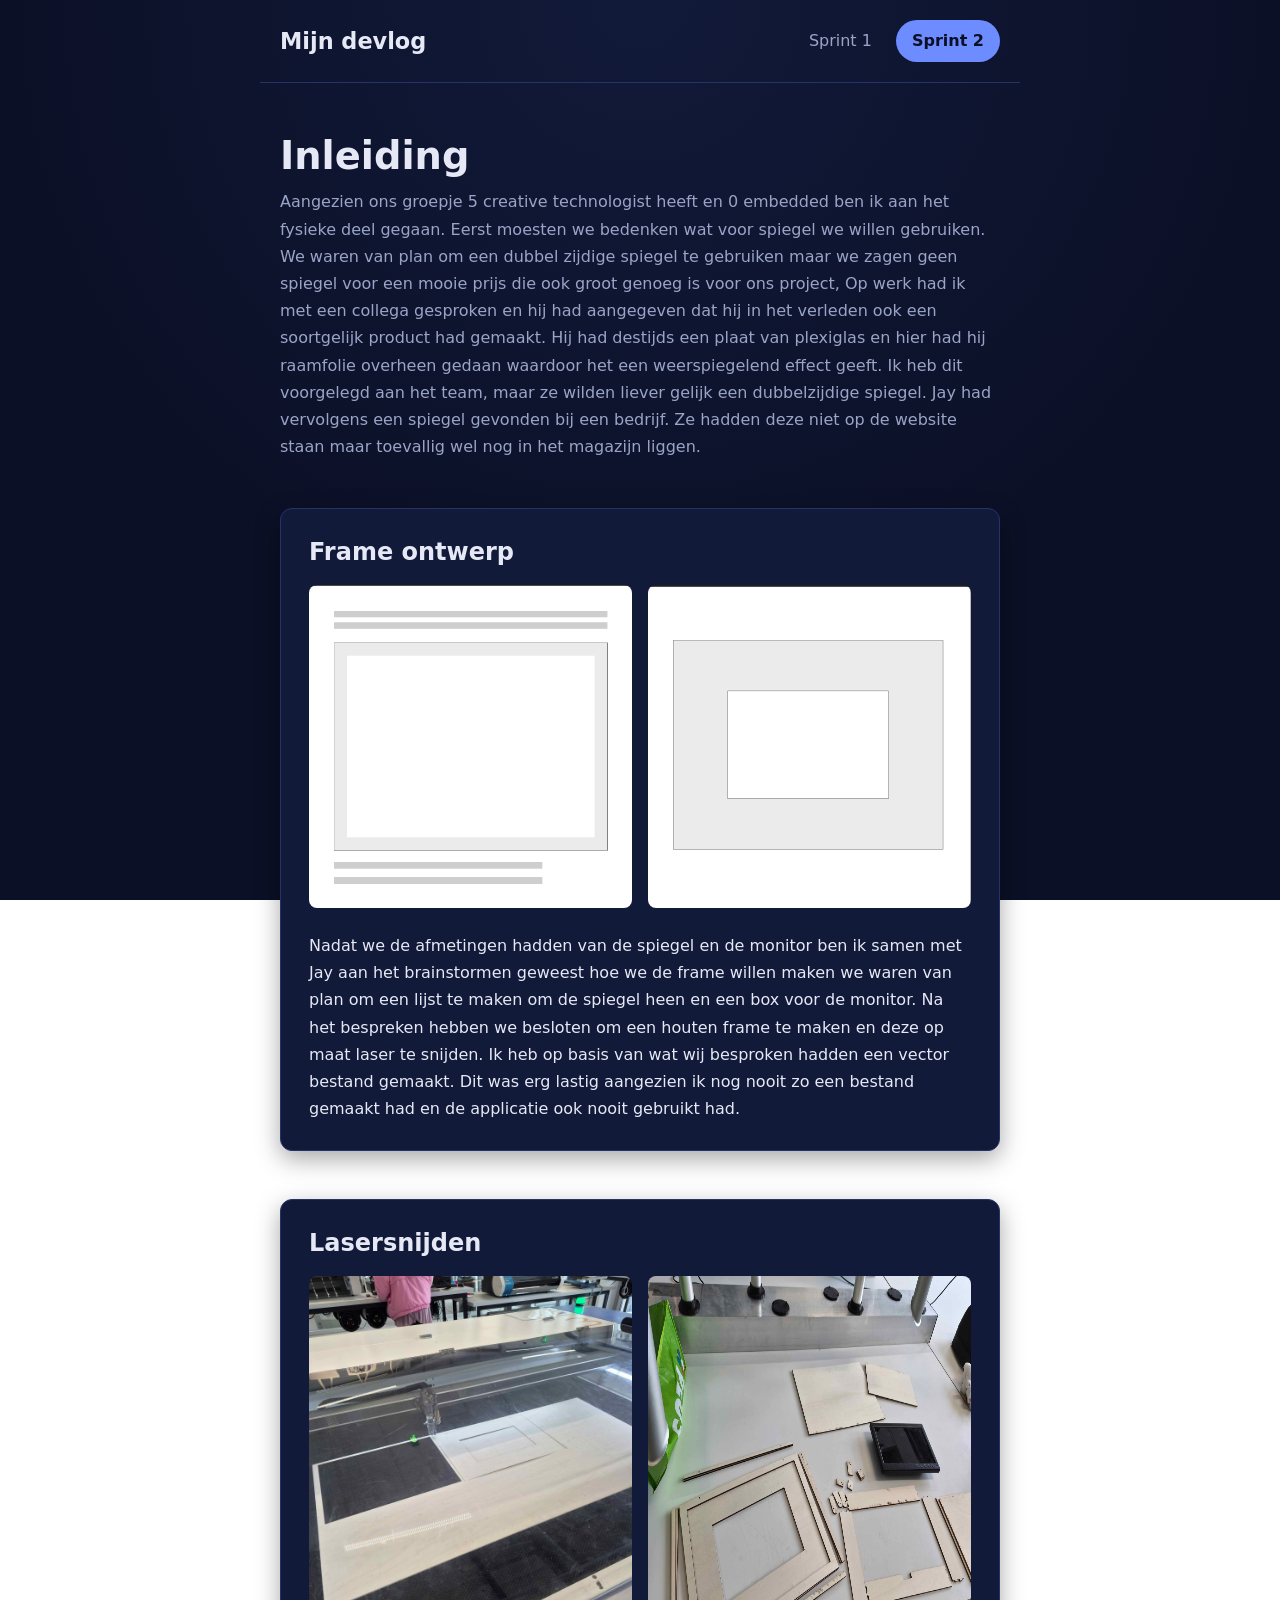
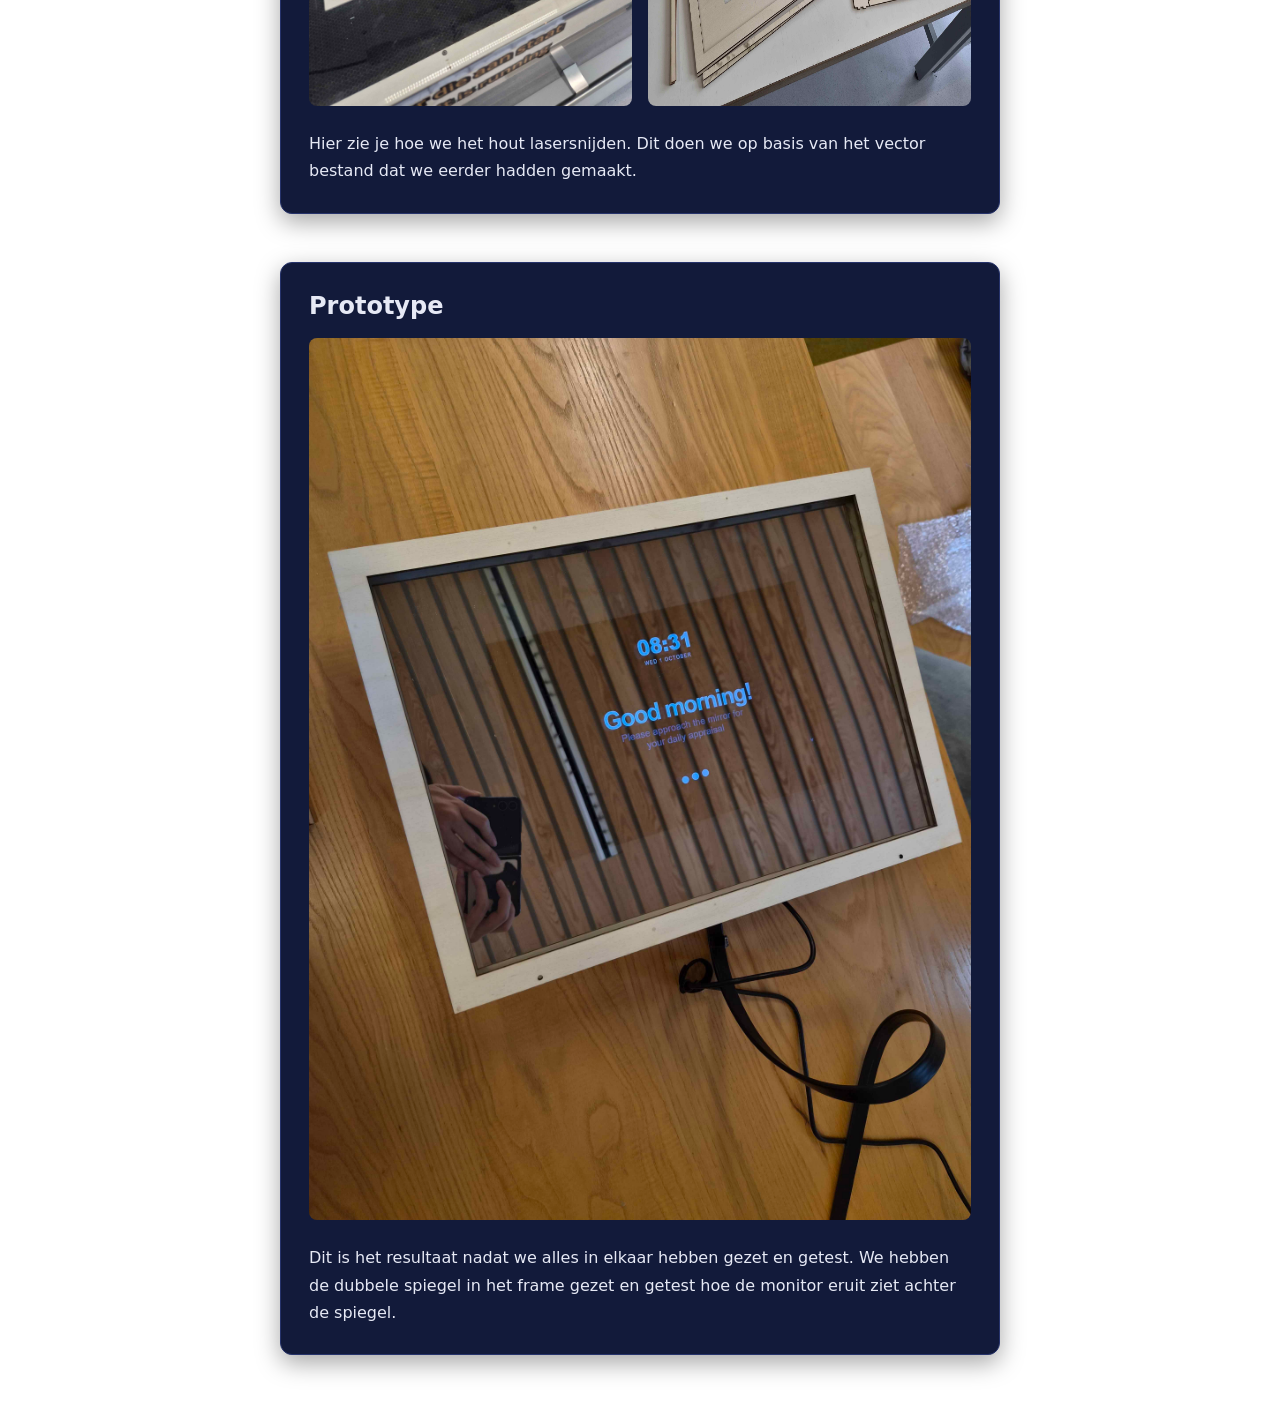
==== sprint2.html @ efe43485 "Add prototype section with image and description" ====
<!DOCTYPE html>
<html lang="nl">
<head>
  <meta charset="UTF-8">
  <meta name="viewport" content="width=device-width,initial-scale=1">
  <title>Sprint 2 - Mijn devlog</title>
  <link rel="stylesheet" href="style.css">
</head>
<header class="topbar">
  <a class="site-title" href="sprint2.html">Mijn devlog</a>
  <nav class="tabs">
    <a href="index.html">Sprint 1</a>
    <a href="sprint2.html" class="active">Sprint 2</a>   
  </nav>
</header>
  <div class="hero">
    <h1>Inleiding</h1>
    <p>Aangezien ons groepje 5 creative technologist heeft en 0 embedded ben ik aan het fysieke deel gegaan. Eerst moesten we bedenken wat voor spiegel we willen gebruiken. We waren van plan om een dubbel zijdige spiegel te gebruiken maar we zagen geen spiegel voor een mooie prijs die ook groot genoeg is voor ons project, Op werk had ik met een collega gesproken en hij had aangegeven dat hij in het verleden ook een soortgelijk product had gemaakt. Hij had destijds een plaat van plexiglas en hier had hij raamfolie overheen gedaan waardoor het een weerspiegelend effect geeft. Ik heb dit voorgelegd aan het team, maar ze wilden liever gelijk een dubbelzijdige spiegel. Jay had vervolgens een spiegel gevonden bij een bedrijf. Ze hadden deze niet op de website staan maar toevallig wel nog in het magazijn liggen. </p>
  </div>
<main>
  <section class="blok">
    <div class="blok-tekst">
      <h2>Frame ontwerp</h2>
      <figure>
        <img src="../afbeeldingen/voorkant spiegel.png" alt="Vector bestand van voorkant" loading="lazy">
        <img src="../afbeeldingen/achterkant spiegel.png" alt="Vector bestand van achterkant" loading="lazy">
      </figure>
      <p>Nadat we de afmetingen hadden van de spiegel en de monitor ben ik samen met Jay aan het brainstormen geweest hoe we de frame willen maken we waren van plan om een lijst te maken om de spiegel heen en een box voor de monitor. Na het bespreken hebben we besloten om een houten frame te maken en deze op maat laser te snijden.  Ik heb op basis van wat wij besproken hadden een vector bestand gemaakt. Dit was erg lastig aangezien ik nog nooit zo een bestand gemaakt had en de applicatie ook nooit gebruikt had.</p>
    </div>
  </section>
</main>
<main>
  <section class="blok">
    <div class="blok-tekst">
      <h2>Lasersnijden</h2>
      <figure>
        <img src="../afbeeldingen/lasersnijden.jpg" alt="lasersnijden" loading="lazy">
        <img src="../afbeeldingen/hout los.jpg" alt="houten onderdelen los" loading="lazy">
      </figure>
      <p>Hier zie je hoe we het hout lasersnijden. Dit doen we op basis van het vector bestand dat we eerder hadden gemaakt.</p>
    </div>
  </section>
</main>
<main>
  <section class="blok">
    <div class="blok-tekst">
      <h2>Prototype</h2>
      <figure>
        <img src="../afbeeldingen/resultaat prototype.jpg" alt="resultaat" loading="lazy">
      </figure>
      <p>Dit is het resultaat nadat we alles in elkaar hebben gezet en getest. We hebben de dubbele spiegel in het frame gezet en getest hoe de monitor eruit ziet achter de spiegel.</p>
    </div>
  </section>
</main>
---- style.css ----
/* ===== Kleuren (pas hier je thema aan) ===== */
:root {
  --bg: #0b1026;
  --bg-soft: #121a3a;
  --border: #26336b;
  --text: #e6e9f5;
  --muted: #9aa4c7;
  --accent: #6c8cff;
  --accent-hover: #9bb1ff;
  --code-bg: #0a0f22;
  --radius: 12px;
  --shadow: 0 8px 24px rgba(0, 0, 0, 0.35);
}

/* ===== Basis ===== */
* {
  box-sizing: border-box;
}

body {
  margin: 0;
  font-family: "Segoe UI", system-ui, sans-serif;
  line-height: 1.7;
  color: var(--text);
  background: radial-gradient(circle at top, var(--bg-soft), var(--bg) 60%) fixed;
}

a {
  color: var(--accent);
  transition: color 0.2s;
}

a:hover {
  color: var(--accent-hover);
}

h1,
h2 {
  line-height: 1.3;
}

h2 {
  margin-top: 3rem;
  padding-bottom: 0.4rem;
  border-bottom: 1px solid var(--border);
}

main {
  max-width: 760px;
  margin: 2rem auto;
  padding: 0 1.25rem;
}

.date {
  color: var(--muted);
  font-size: 0.85rem;
}

/* ===== Header en footer ===== */
.topbar {
  display: flex;
  justify-content: space-between;
  align-items: center;
  flex-wrap: wrap;
  gap: 0.75rem;
  max-width: 760px;
  margin: 0 auto;
  padding: 1.25rem;
  border-bottom: 1px solid var(--border);
}

.tabs {
  display: flex;
  gap: 0.5rem;
}

.tabs a {
  padding: 0.45rem 1rem;
  border-radius: 999px;
  color: var(--muted);
  text-decoration: none;
  font-weight: 500;
  transition: background 0.2s, color 0.2s;
}

.tabs a:hover {
  color: var(--text);
  background: var(--bg-soft);
}

.tabs a.active {
  background: var(--accent);
  color: var(--bg);
  font-weight: 600;
}

.site-title {
  font-size: 1.4rem;
  font-weight: 700;
  color: var(--text);
  text-decoration: none;
}

footer {
  padding: 2.5rem 1rem;
  text-align: center;
  color: var(--muted);
  font-size: 0.85rem;
}

/* ===== Startpagina ===== */
.hero {
  max-width: 760px;
  margin: 3rem auto 1rem;
  padding: 0 1.25rem;
}

.hero h1 {
  margin: 0 0 0.5rem;
  font-size: 2.4rem;
}

.hero p {
  margin: 0;
  color: var(--muted);
}

.postlist {
  max-width: 760px;
  margin: 0 auto;
  padding: 0 1.25rem;
}

.item {
  display: block;
  padding: 1.6rem 0;
  border-bottom: 1px solid var(--border);
  color: var(--text);
  text-decoration: none;
}

.item h2 {
  margin: 0.2rem 0 0.4rem;
  padding: 0;
  border: 0;
  font-size: 1.5rem;
  transition: color 0.2s;
}

.item:hover h2 {
  color: var(--accent-hover);
}

.item p {
  margin: 0;
  color: var(--muted);
}

/* ===== Artikel ===== */
article {
  font-size: 1.1rem;
  line-height: 1.85;
}

article h1 {
  margin: 0.3rem 0 1rem;
  font-size: 2.2rem;
}

article p {
  margin: 1.2rem 0;
}

/* ===== Foto's ===== */
figure {
  margin: 2.5rem 0;
}

figure img {
  display: block;
  width: 100%;
  border: 1px solid var(--border);
  border-radius: var(--radius);
  box-shadow: var(--shadow);
}

figcaption {
  margin-top: 0.6rem;
  text-align: center;
  font-size: 0.85rem;
  font-style: italic;
  color: var(--muted);
}

/* ===== Code en citaten ===== */
code {
  padding: 0.15em 0.4em;
  background: var(--code-bg);
  border-radius: 6px;
  color: #a9c1ff;
  font-family: Consolas, monospace;
  font-size: 0.9em;
}

pre {
  padding: 1rem;
  overflow-x: auto;
  background: var(--code-bg);
  border: 1px solid var(--border);
  border-radius: var(--radius);
}

pre code {
  padding: 0;
  background: none;
}

blockquote {
  margin: 1.5rem 0;
  padding: 0.5rem 1.2rem;
  background: var(--bg-soft);
  border-left: 4px solid var(--accent);
  border-radius: 0 var(--radius) var(--radius) 0;
  color: var(--muted);
}

.blok {
  max-width: 760px;
  margin: 3rem auto;
  background: var(--bg-soft);
  border: 1px solid var(--border);
  border-radius: var(--radius);
  box-shadow: var(--shadow);
  overflow: hidden;
}

.blok figure {
  margin: 0;
}

.blok figure img {
  display: block;
  max-width: 100%;
  width: 100%;
  height: auto;
  border: 0;
  border-radius: 0;
  box-shadow: none;
}

.blok-tekst {
  padding: 1.75rem;
}

.blok-tekst h2 {
  margin: 0 0 1rem;
  padding-bottom: 0;
  border-bottom: 0;
}

.blok-tekst p {
  margin: 0;
}

.blok-tekst figure {
  display: flex;
  gap: 1rem;
  margin: 0 0 1.5rem;
}

.blok-tekst figure img {
  flex: 1 1 0;
  min-width: 0;
  width: 50%;
  height: auto;
  border-radius: 8px;
}

@media (max-width: 600px) {
  .blok-tekst figure {
    flex-direction: column;
  }

  .blok-tekst figure img {
    width: 100%;
  }
}
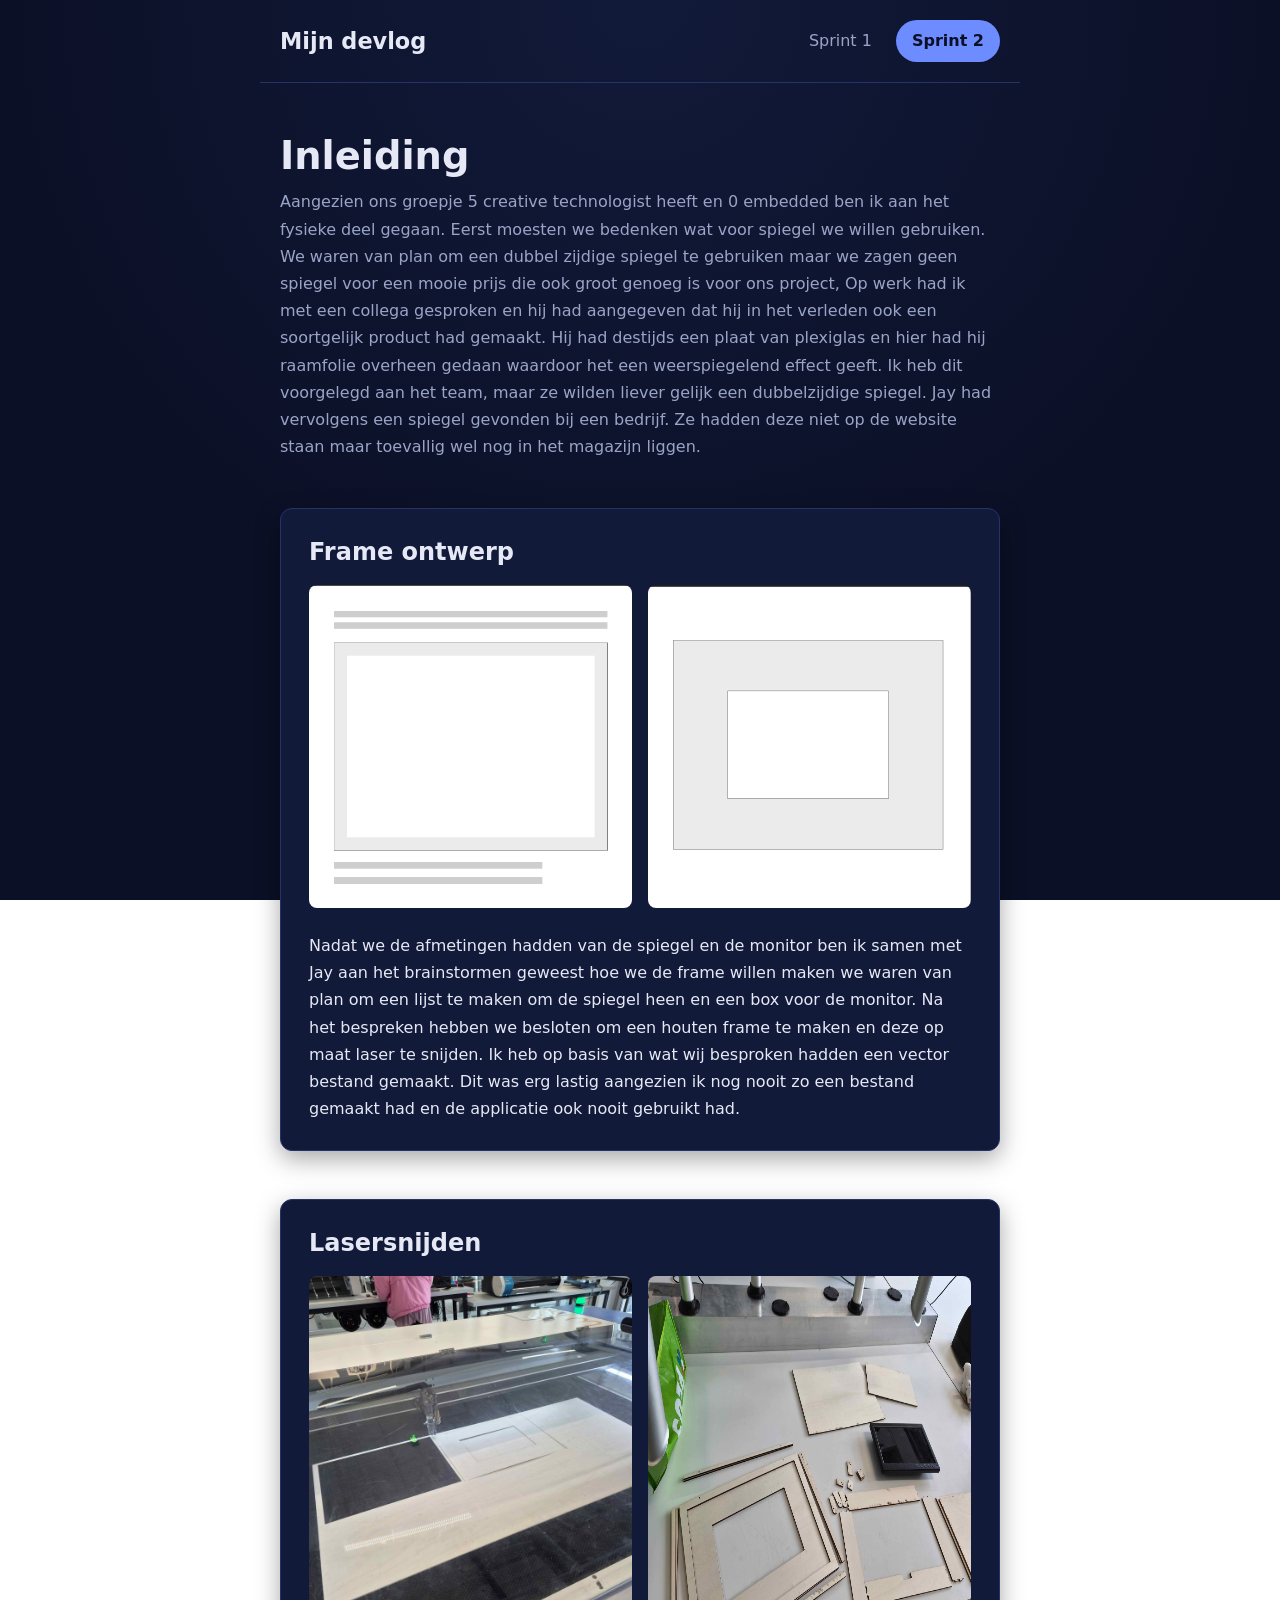
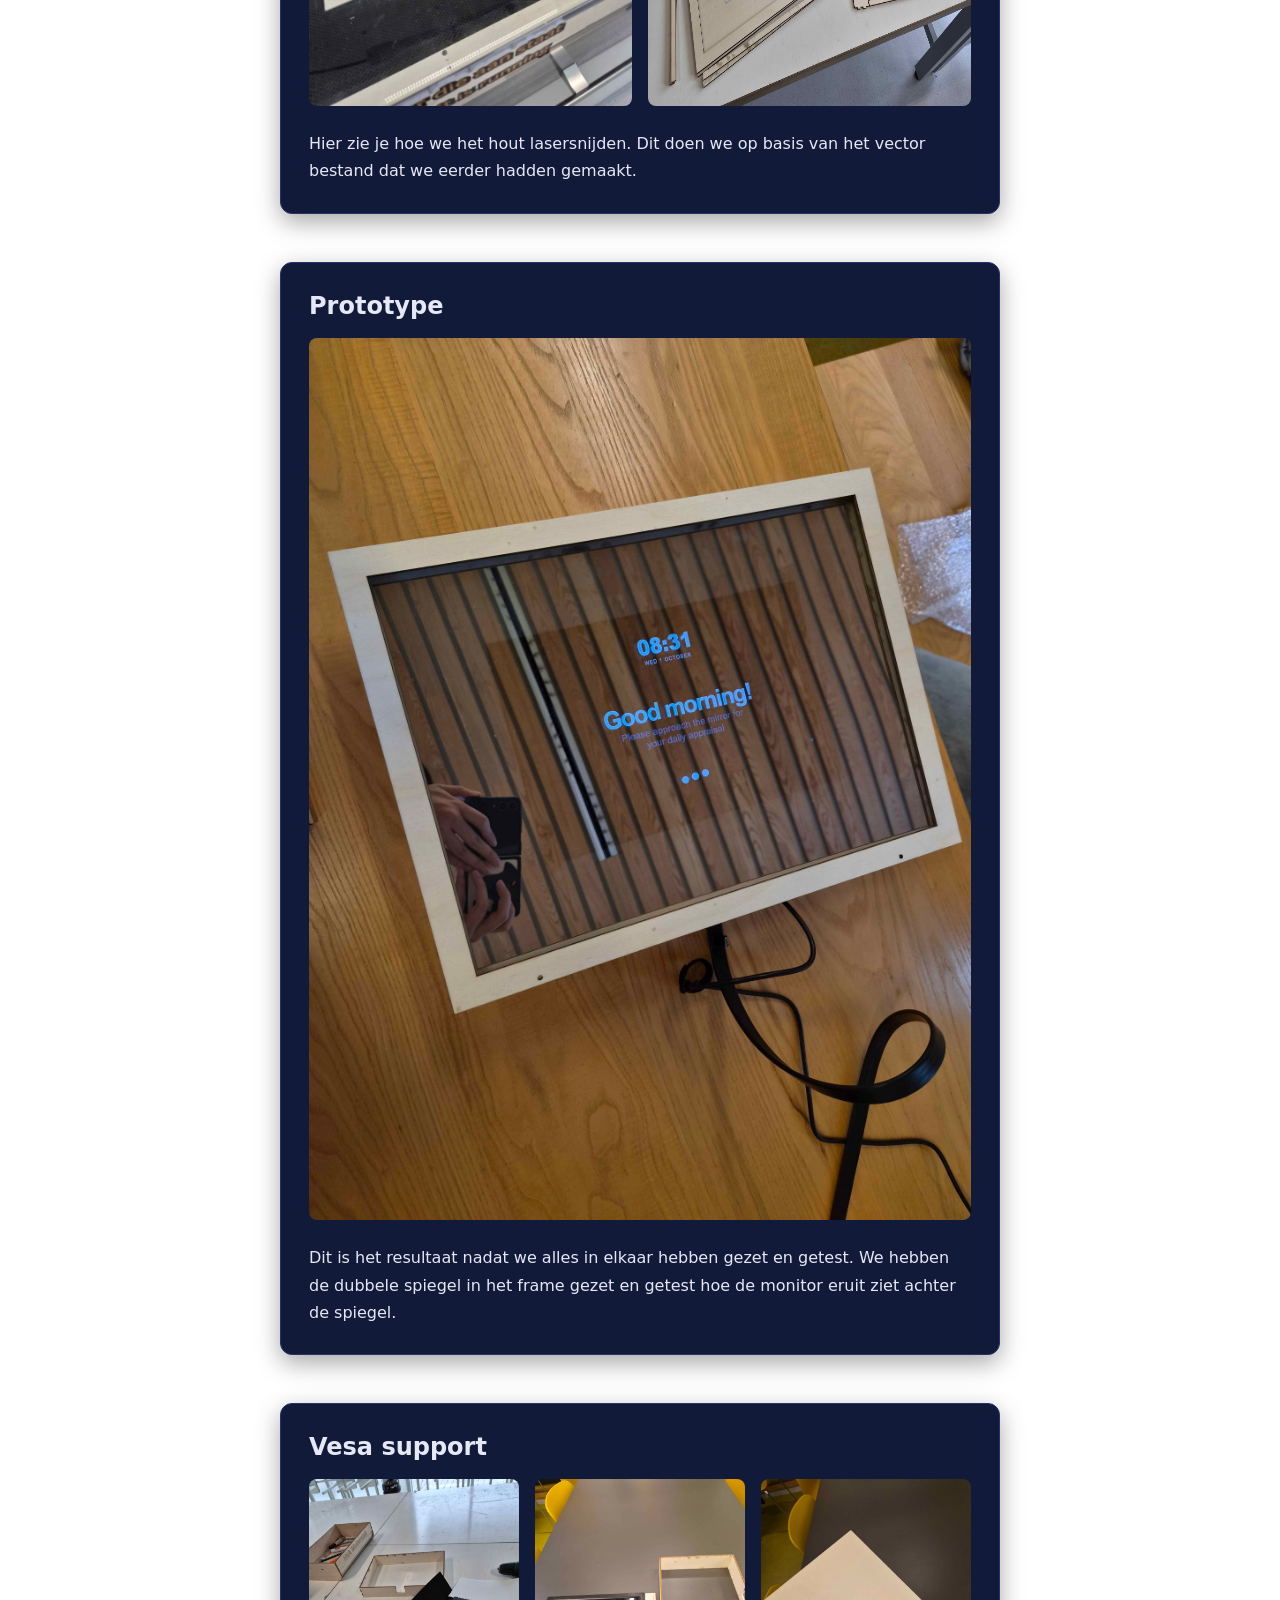
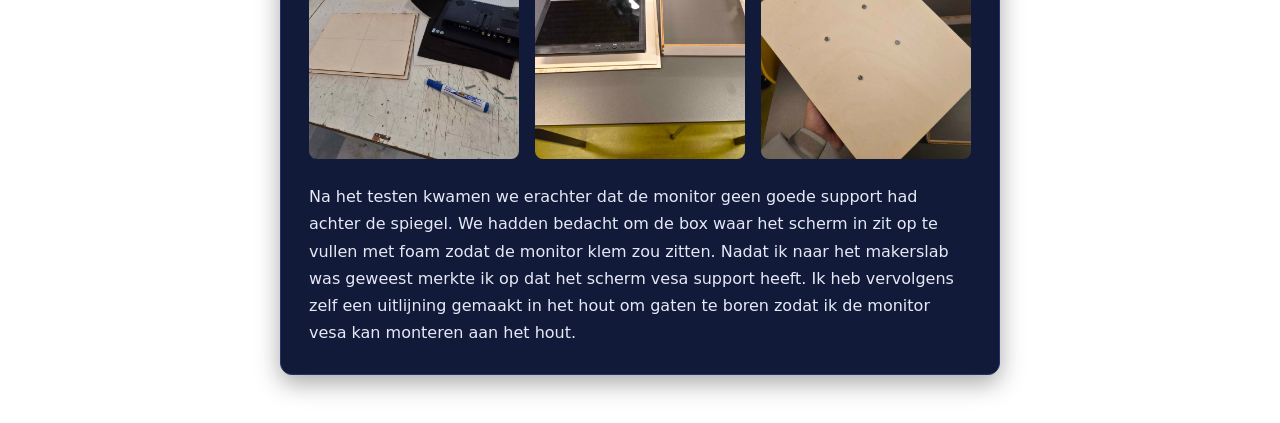
==== commit 3d294dac: "Add VESA support section to sprint2.html Added VESA support section with images and description." ====
--- a/sprint2.html
+++ b/sprint2.html
@@ -52,3 +52,16 @@
     </div>
   </section>
 </main>
+<main>
+  <section class="blok">
+    <div class="blok-tekst">
+      <h2>Vesa support</h2>
+      <figure>
+        <img src="../afbeeldingen/uitlijning vesa.jpg" alt="uitlijning vesa" loading="lazy">
+        <img src="../afbeeldingen/vesa gemonteerd scherm.jpg" alt="vesa gemonteerd scherm" loading="lazy">
+        <img src="../afbeeldingen/vesa achterkant.jpg" alt="vesa achterkant" loading="lazy">
+      </figure>
+      <p>Na het testen kwamen we erachter dat de monitor geen goede support had achter de spiegel. We hadden bedacht om de box waar het scherm in zit op te vullen met foam zodat de monitor klem zou zitten. Nadat ik naar het makerslab was geweest merkte ik op dat het scherm vesa support heeft. Ik heb vervolgens zelf een uitlijning gemaakt in het hout om gaten te boren zodat ik de monitor vesa kan monteren aan het hout.</p>
+    </div>
+  </section>
+</main>
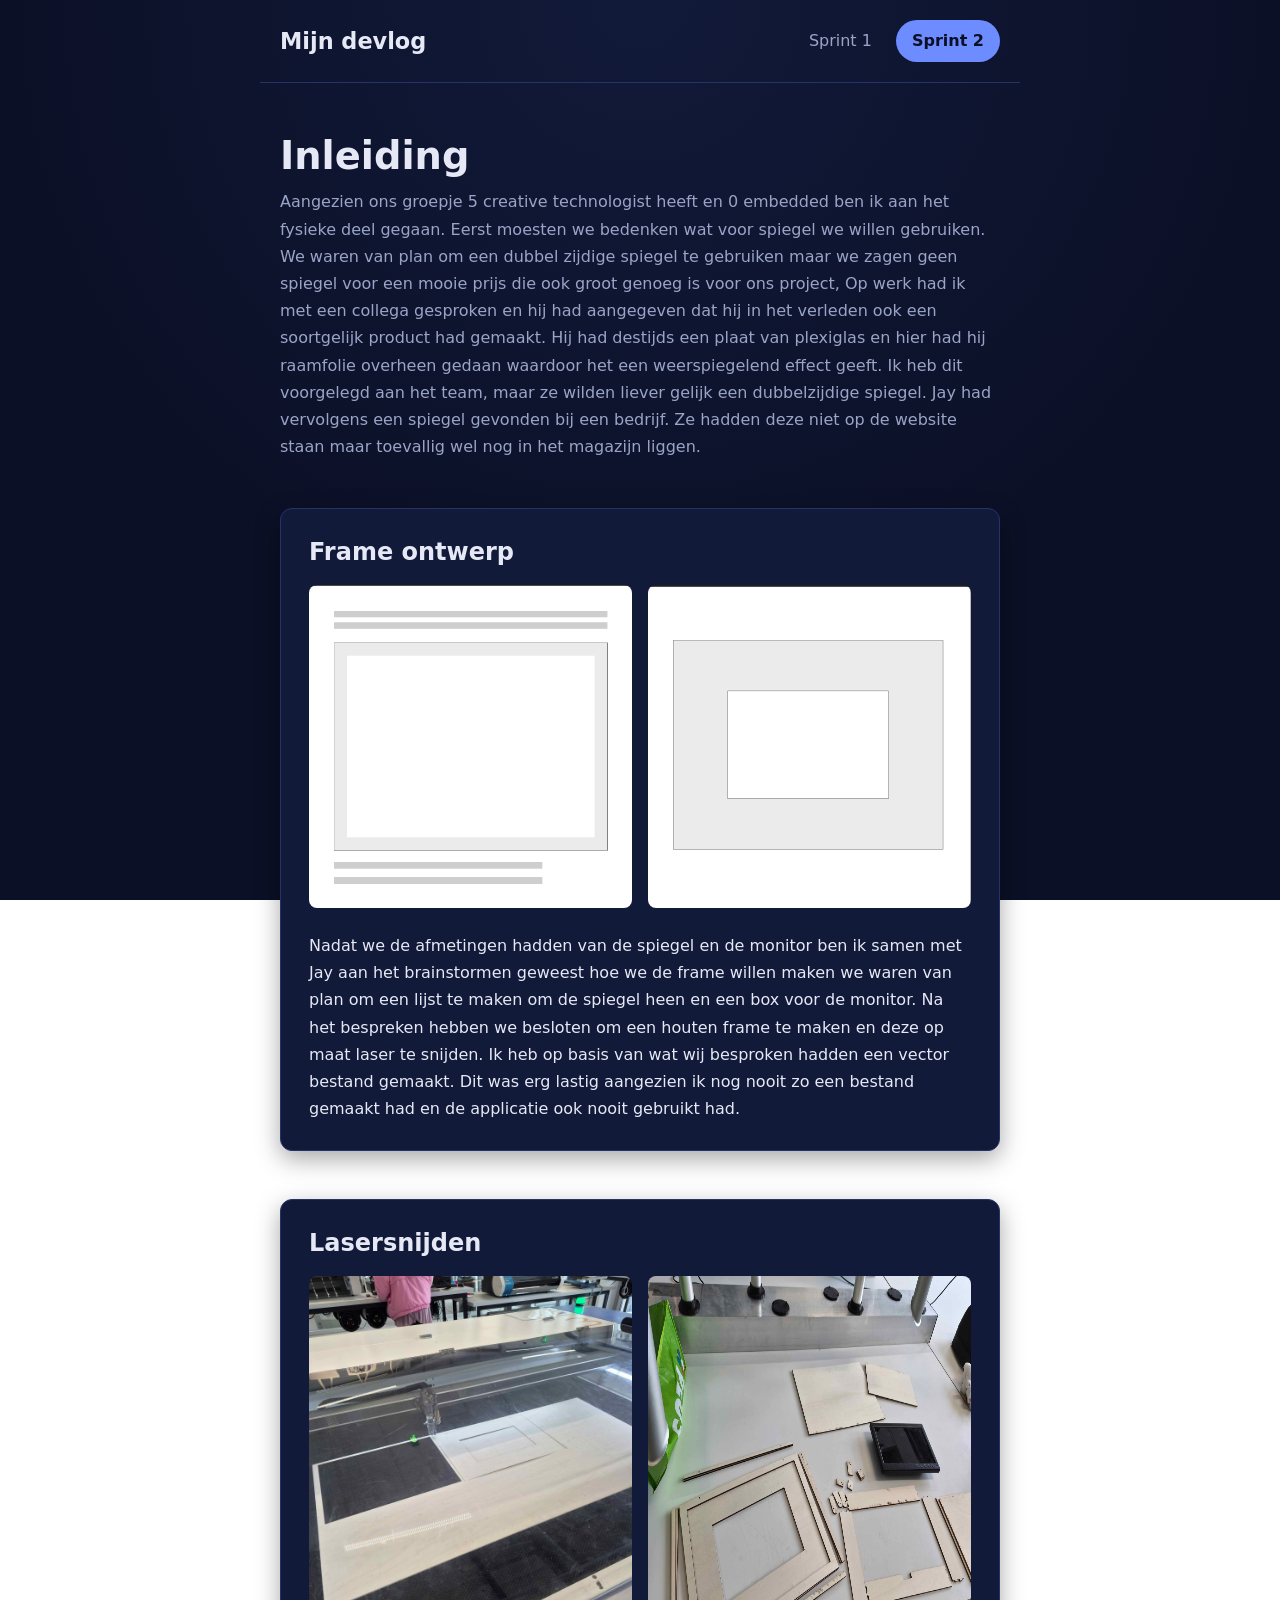
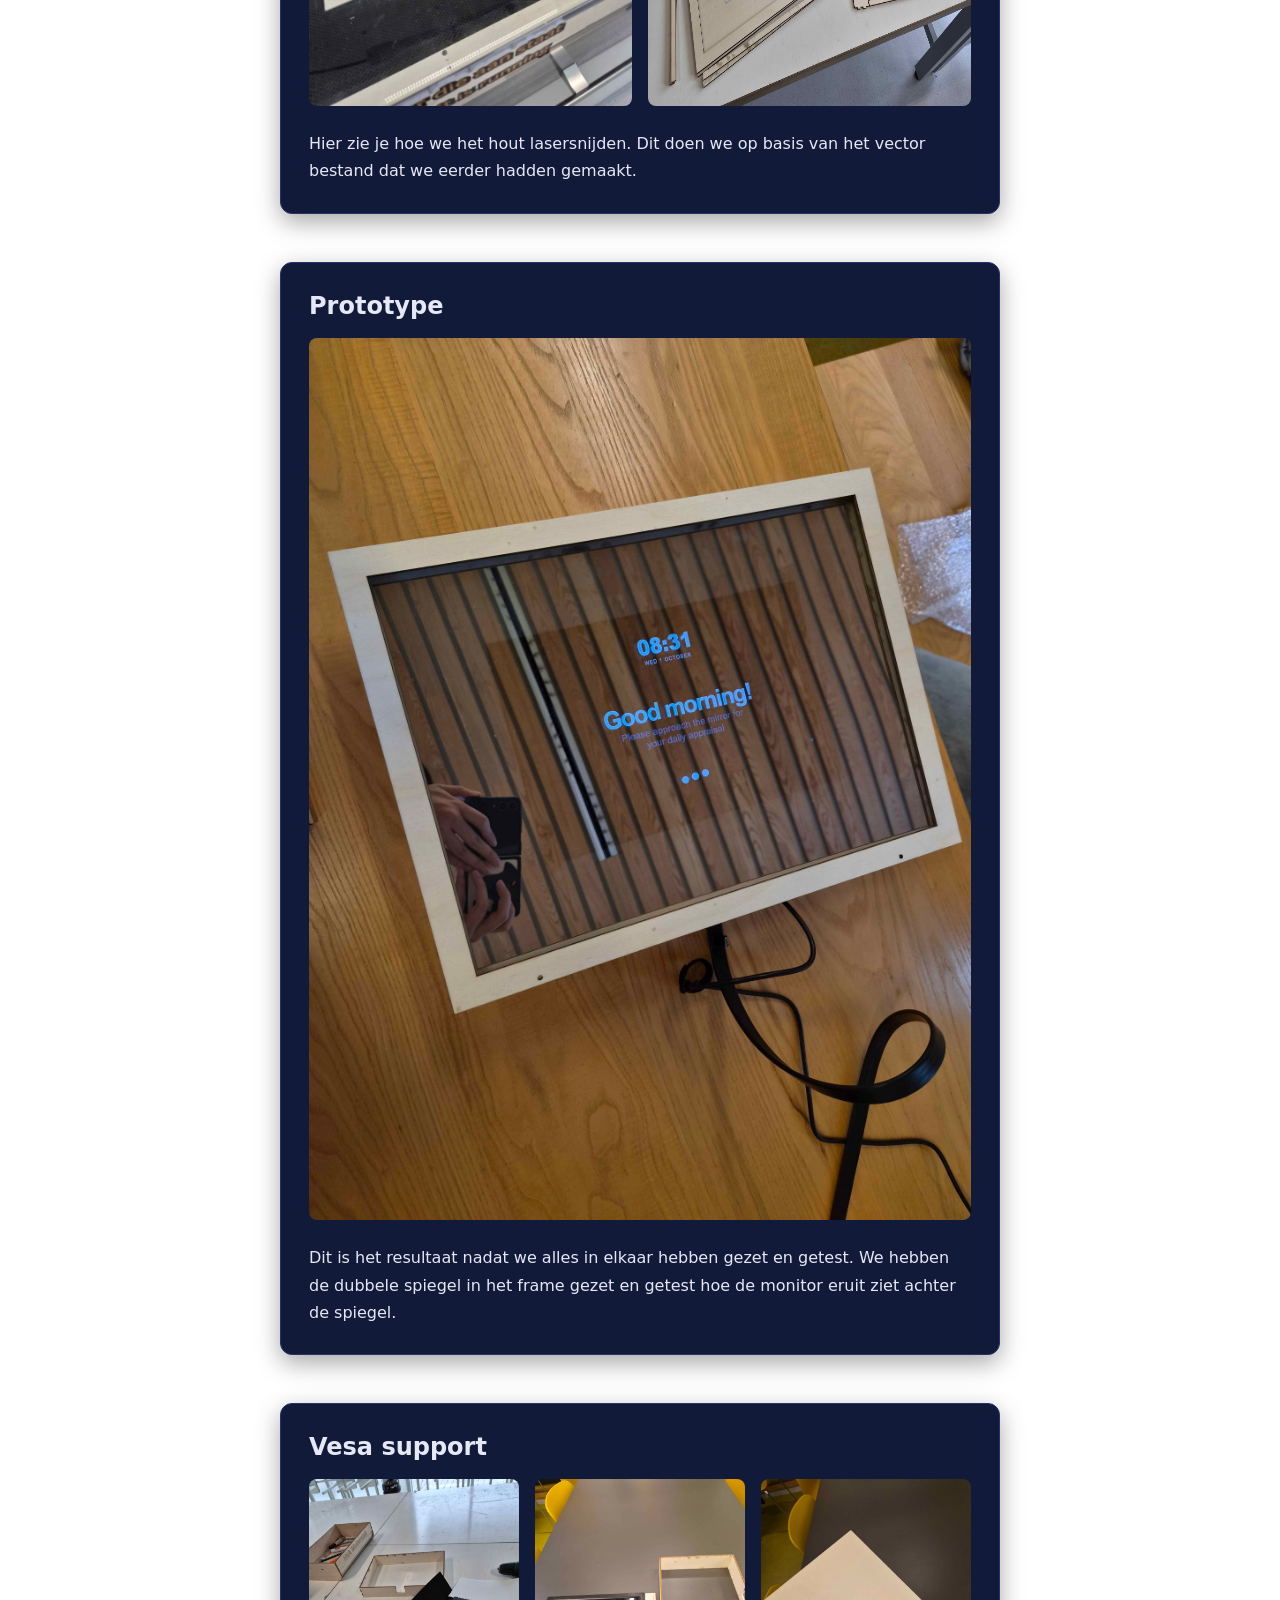
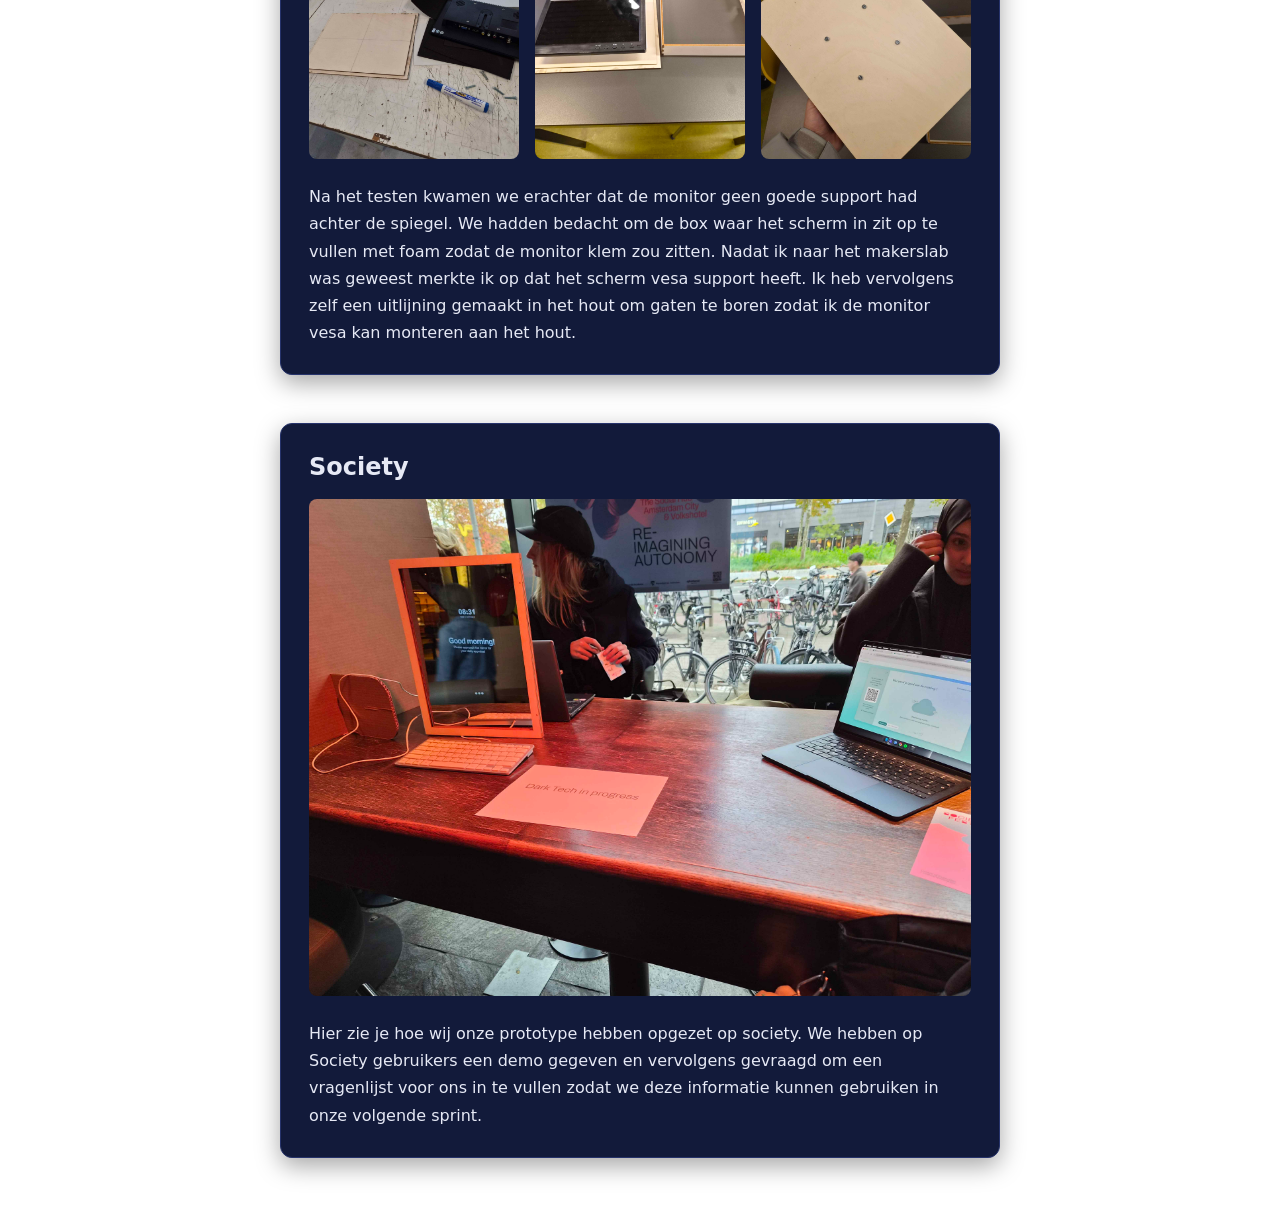
==== commit 39817740: "Add section about Society prototype setup" ====
--- a/sprint2.html
+++ b/sprint2.html
@@ -65,3 +65,14 @@
     </div>
   </section>
 </main>
+<main>
+  <section class="blok">
+    <div class="blok-tekst">
+      <h2>Society</h2>
+      <figure>
+        <img src="../afbeeldingen/society.jpg" alt="Society" loading="lazy">
+      </figure>
+      <p>Hier zie je hoe wij onze prototype hebben opgezet op society. We hebben op Society gebruikers een demo gegeven en vervolgens gevraagd om een vragenlijst voor ons in te vullen zodat we deze informatie kunnen gebruiken in onze volgende sprint.</p>
+    </div>
+  </section>
+</main>
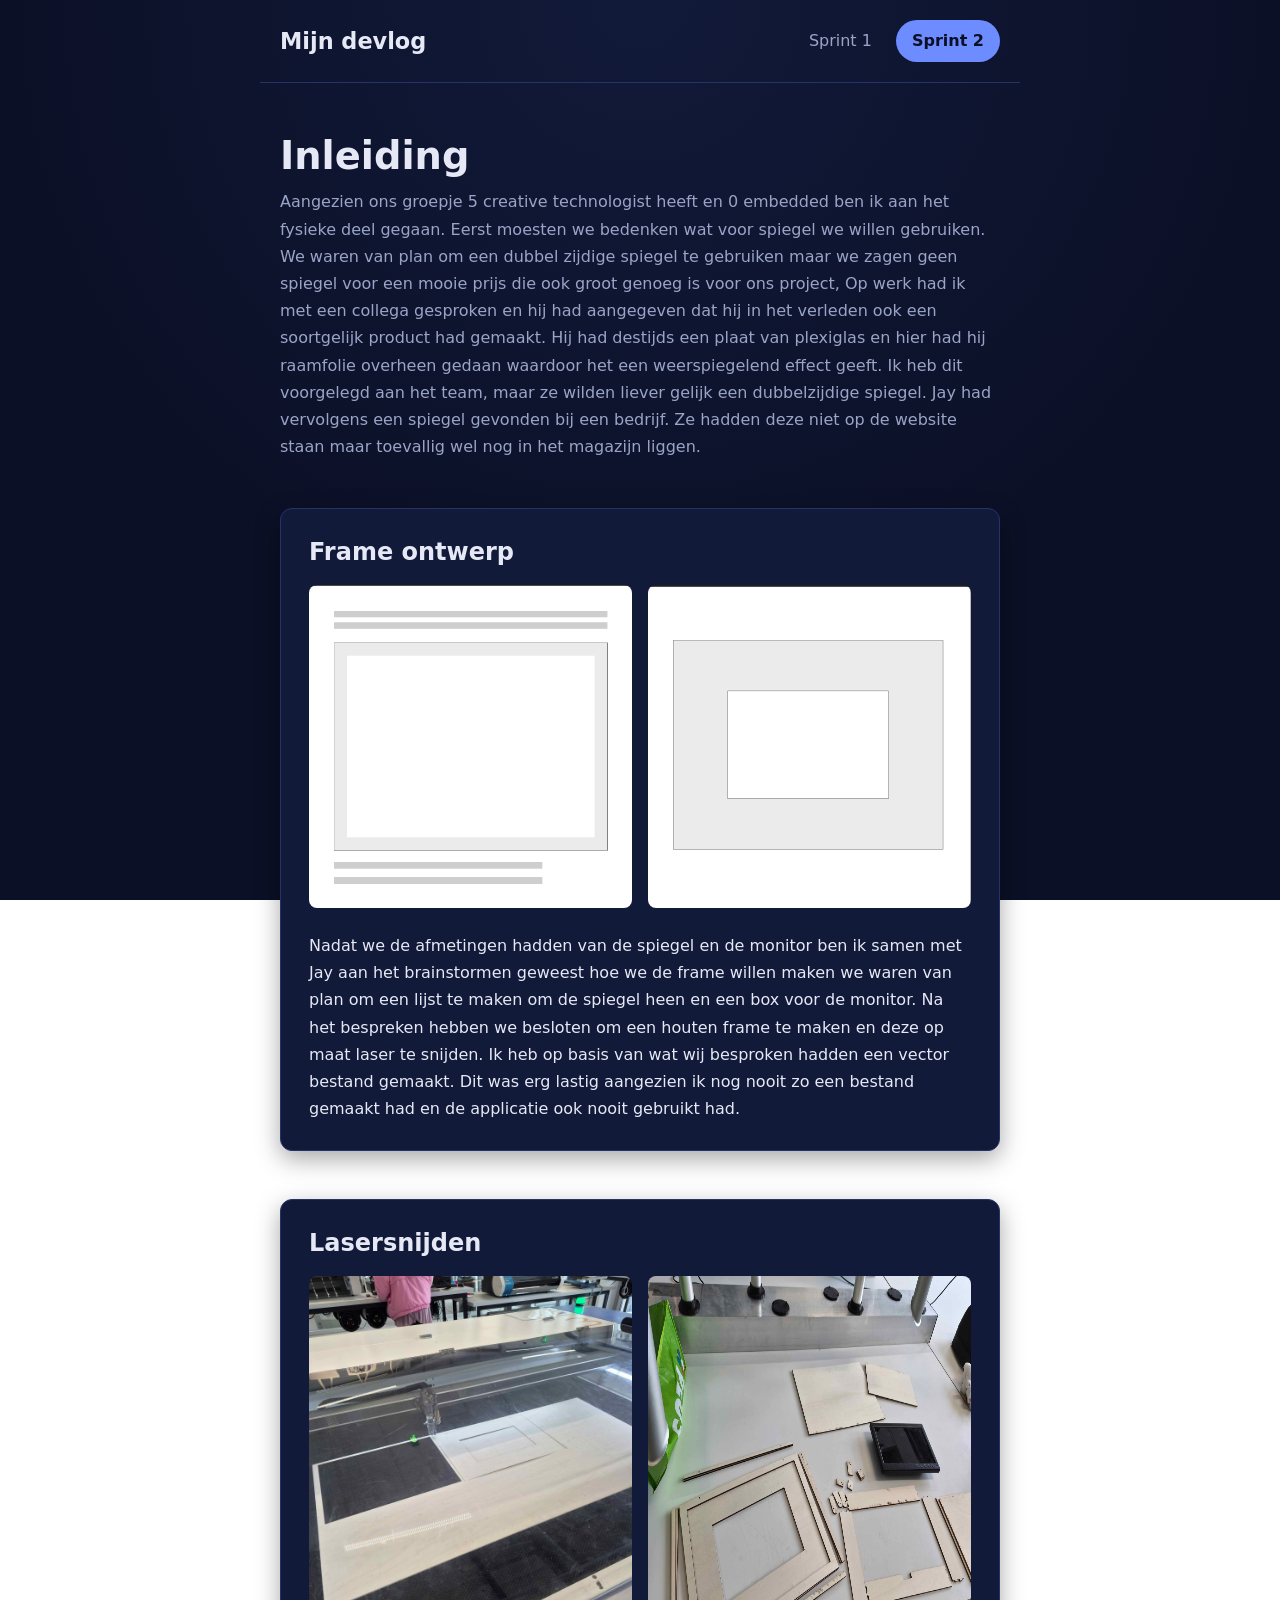
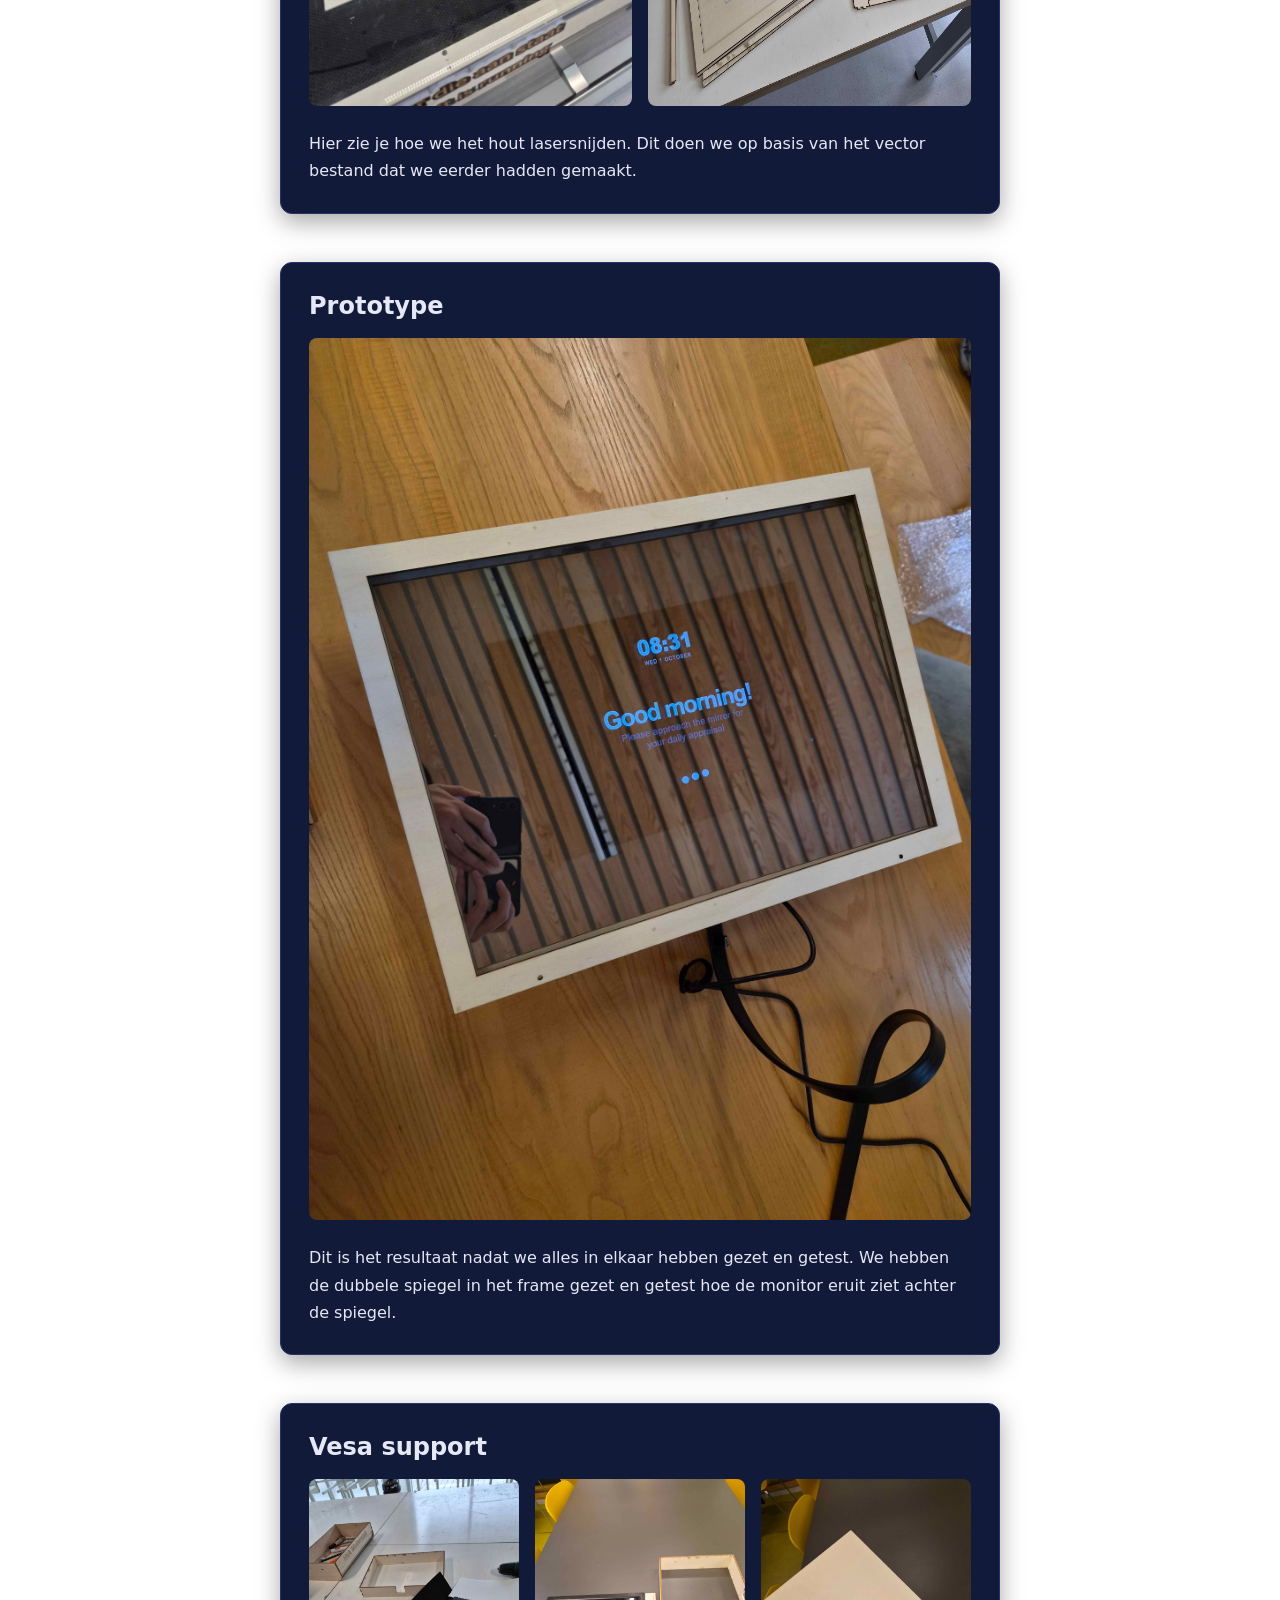
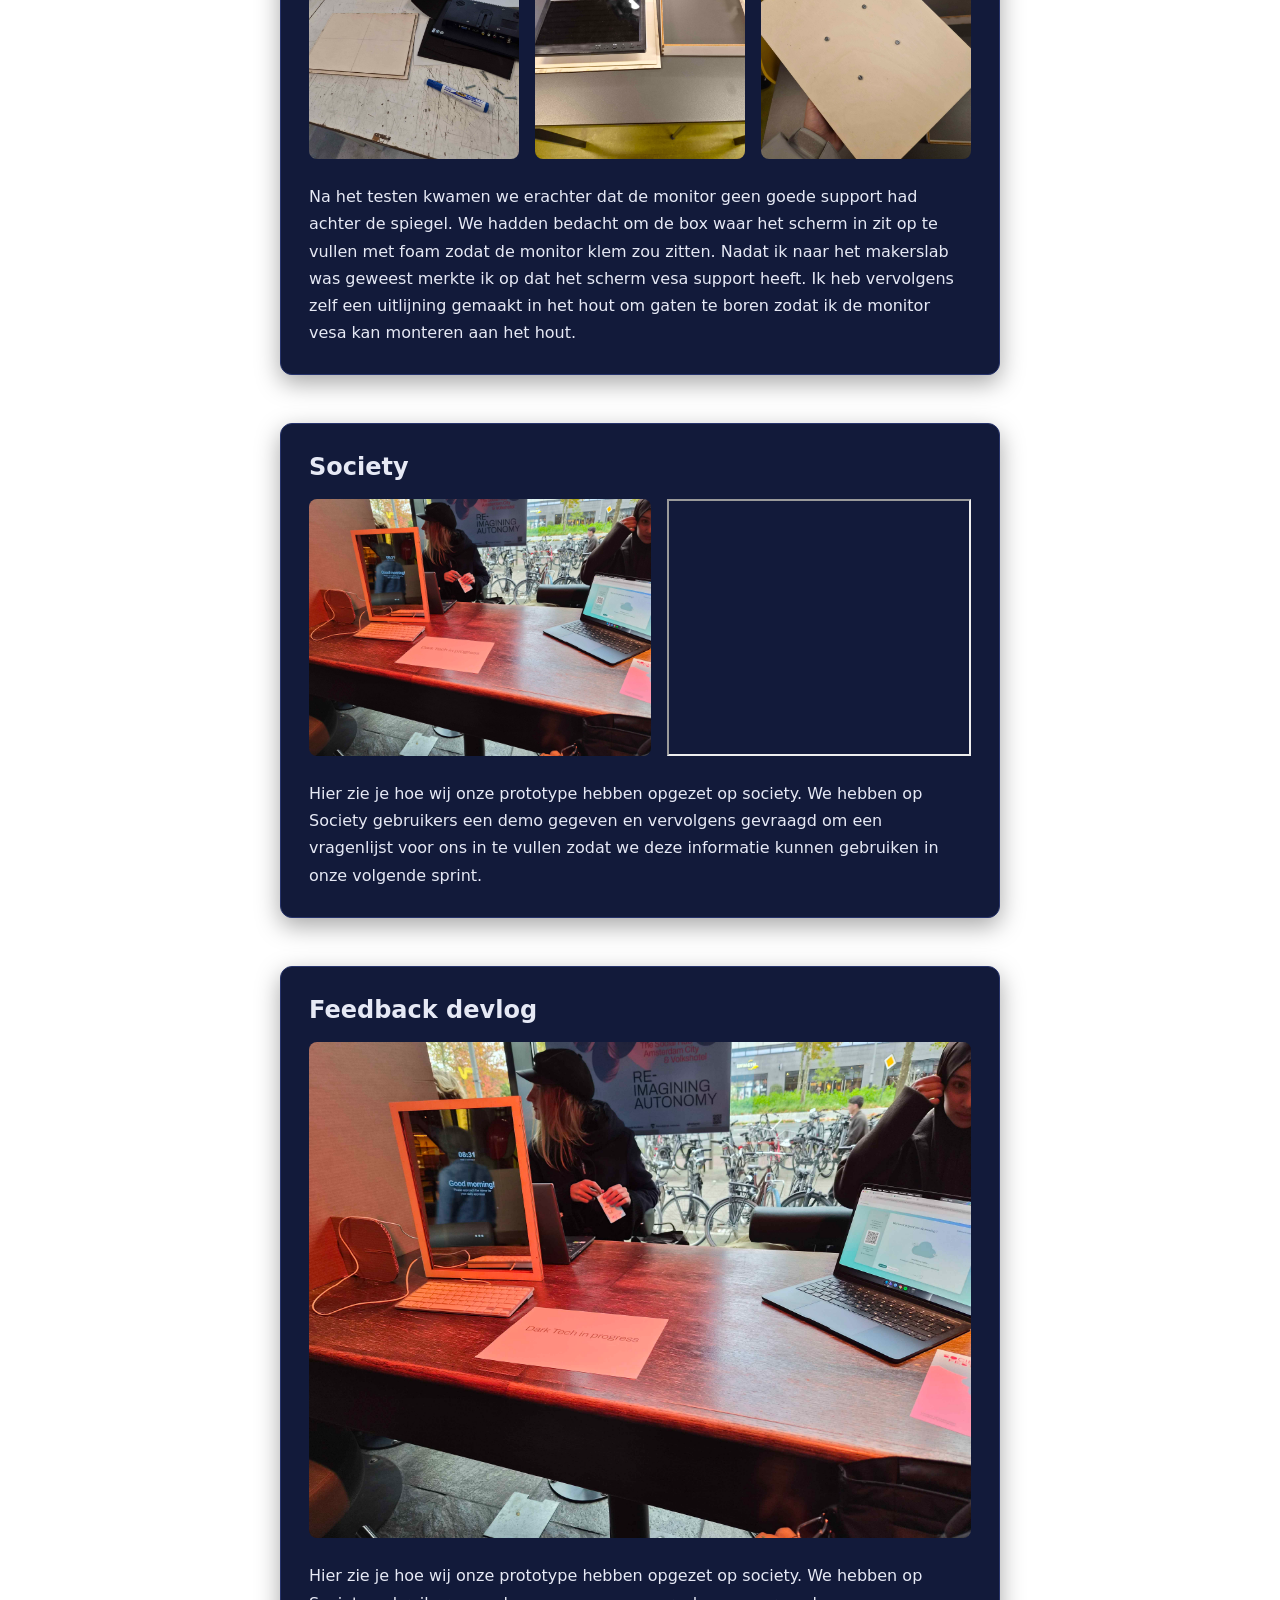
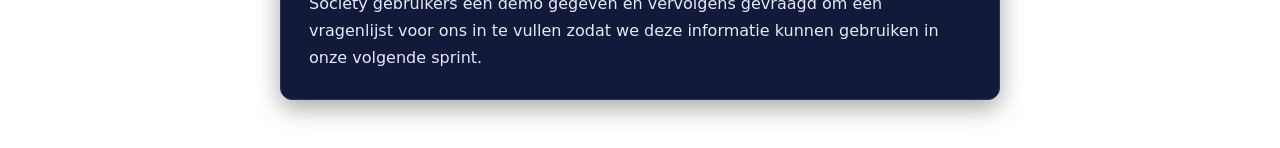
==== commit 1f6437d8: "Add feedback devlog section to sprint2.html Added a new section for feedback devlog with relevant co" ====
--- a/sprint2.html
+++ b/sprint2.html
@@ -71,8 +71,20 @@
       <h2>Society</h2>
       <figure>
         <img src="../afbeeldingen/society.jpg" alt="Society" loading="lazy">
+        <iframe src="https://icthva-my.sharepoint.com/:v:/g/personal/donny_wan_hva_nl/IQBLd-D9fjhoSbDPWG5jFlXgAYGT9X3H8niWkSl99pkGjBs?nav=eyJyZWZlcnJhbEluZm8iOnsicmVmZXJyYWxBcHAiOiJPbmVEcml2ZUZvckJ1c2luZXNzIiwicmVmZXJyYWxBcHBQbGF0Zm9ybSI6IldlYiIsInJlZmVycmFsTW9kZSI6InZpZXciLCJyZWZlcnJhbFZpZXciOiJNeUZpbGVzTGlua0NvcHkifX0&e=aP6OCO" title="Titel van de video" allowfullscreen loading="lazy"></iframe>
       </figure>
       <p>Hier zie je hoe wij onze prototype hebben opgezet op society. We hebben op Society gebruikers een demo gegeven en vervolgens gevraagd om een vragenlijst voor ons in te vullen zodat we deze informatie kunnen gebruiken in onze volgende sprint.</p>
     </div>
   </section>
 </main>
+<main>
+  <section class="blok">
+    <div class="blok-tekst">
+      <h2>Feedback devlog</h2>
+      <figure>
+        <img src="../afbeeldingen/society.jpg" alt="Society" loading="lazy">
+      </figure>
+      <p>Hier zie je hoe wij onze prototype hebben opgezet op society. We hebben op Society gebruikers een demo gegeven en vervolgens gevraagd om een vragenlijst voor ons in te vullen zodat we deze informatie kunnen gebruiken in onze volgende sprint.</p>
+    </div>
+  </section>
+</main>
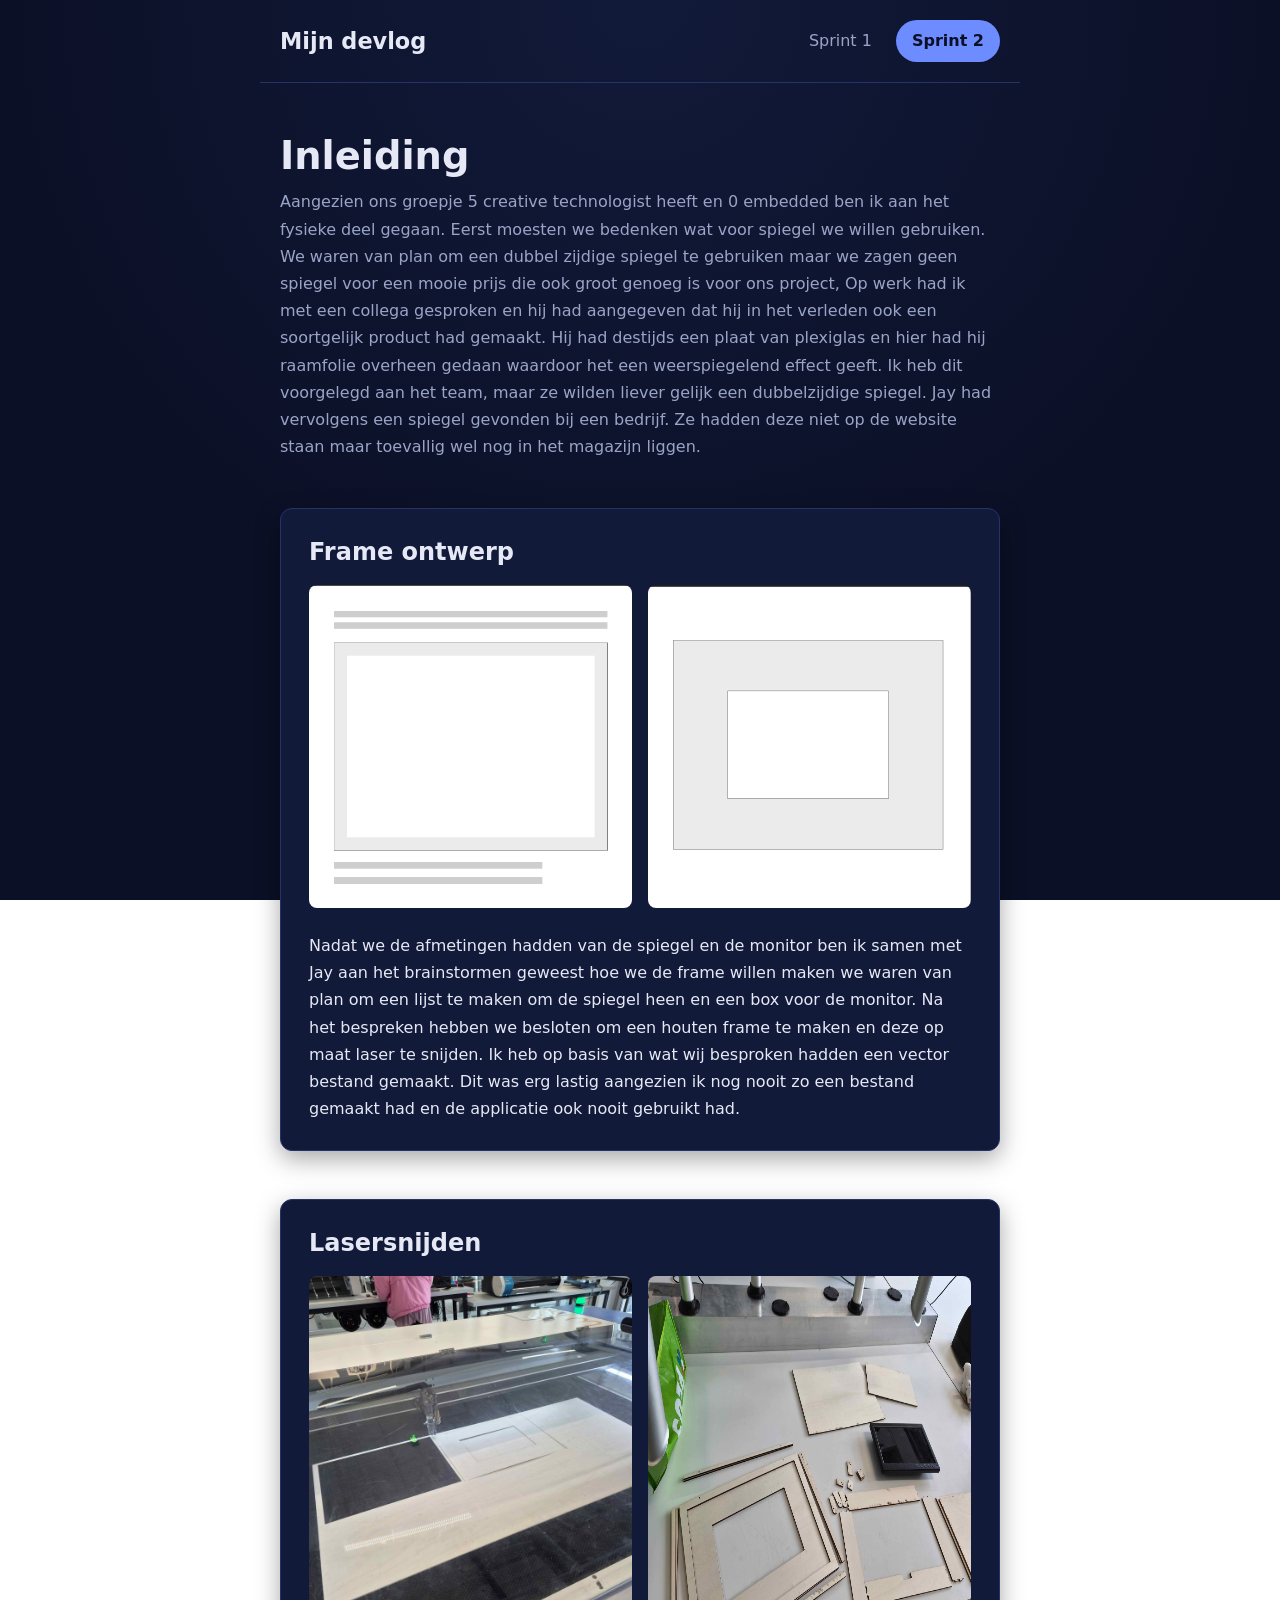
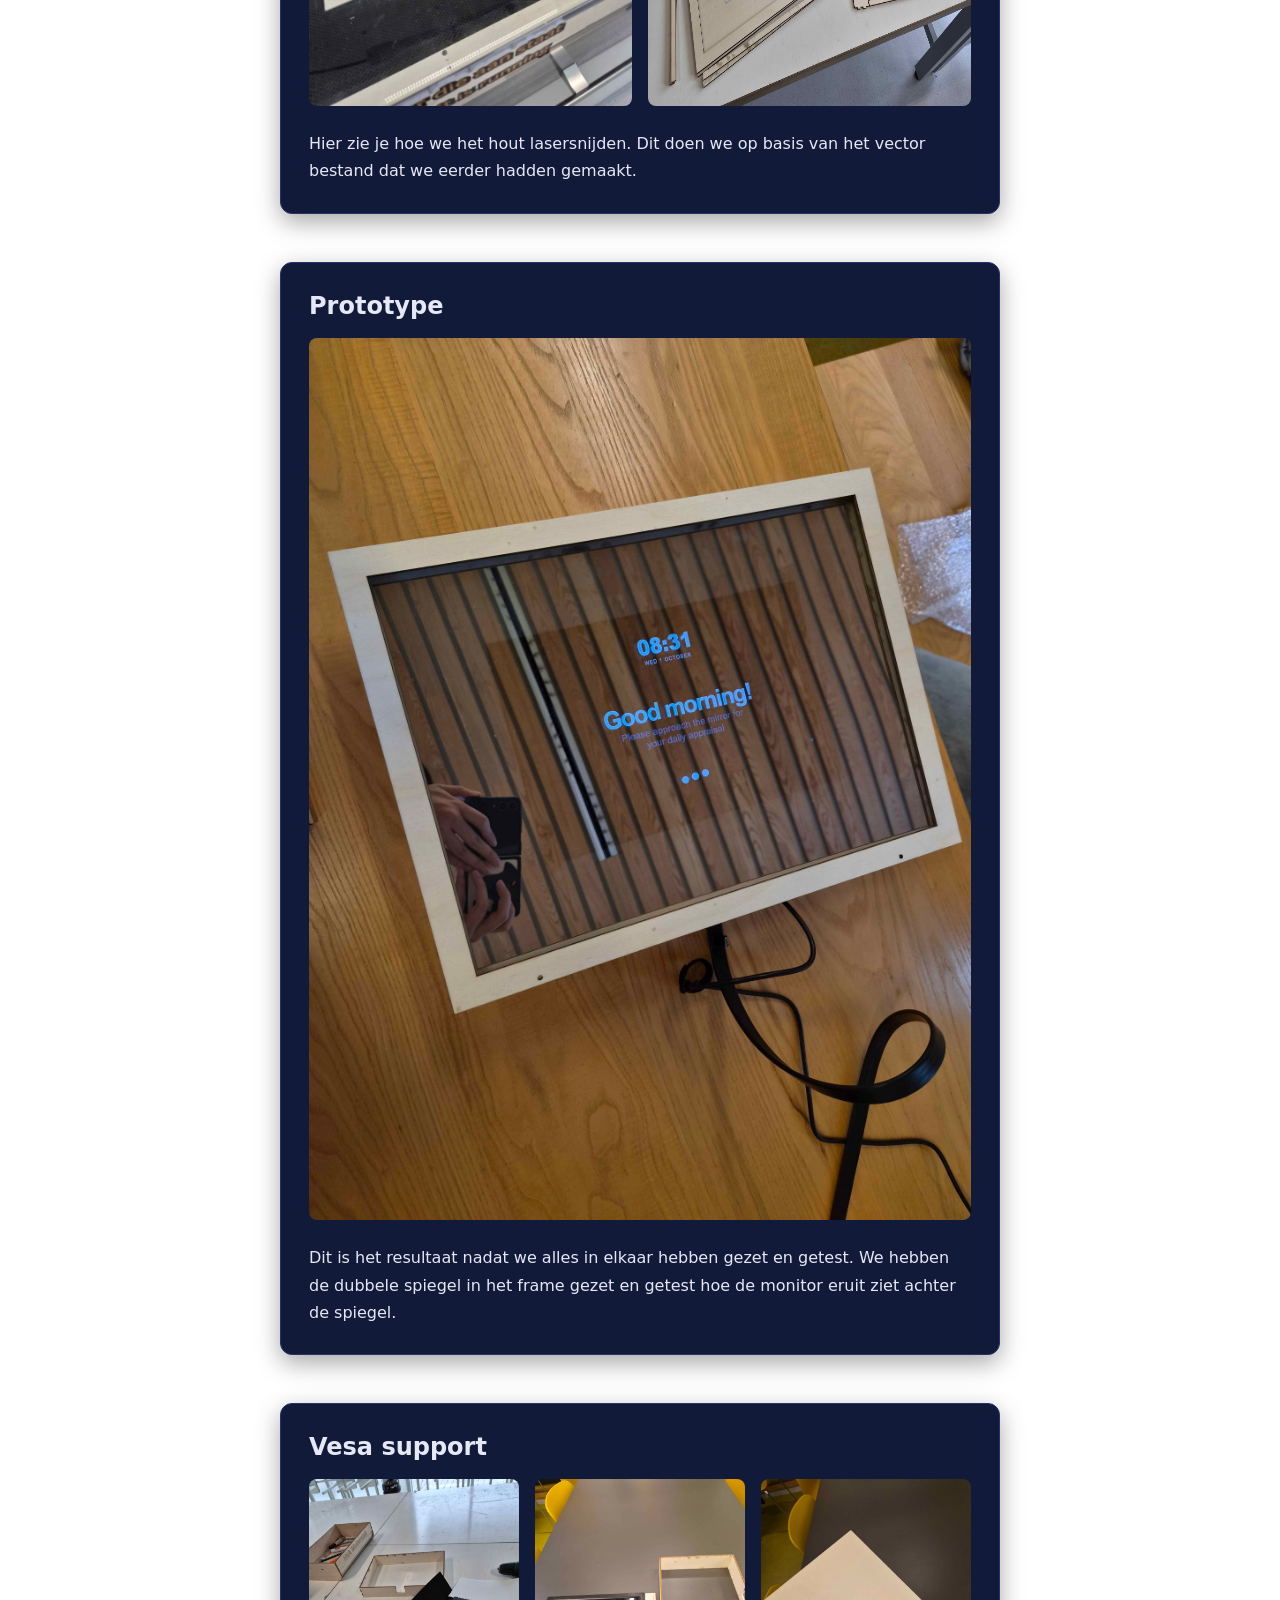
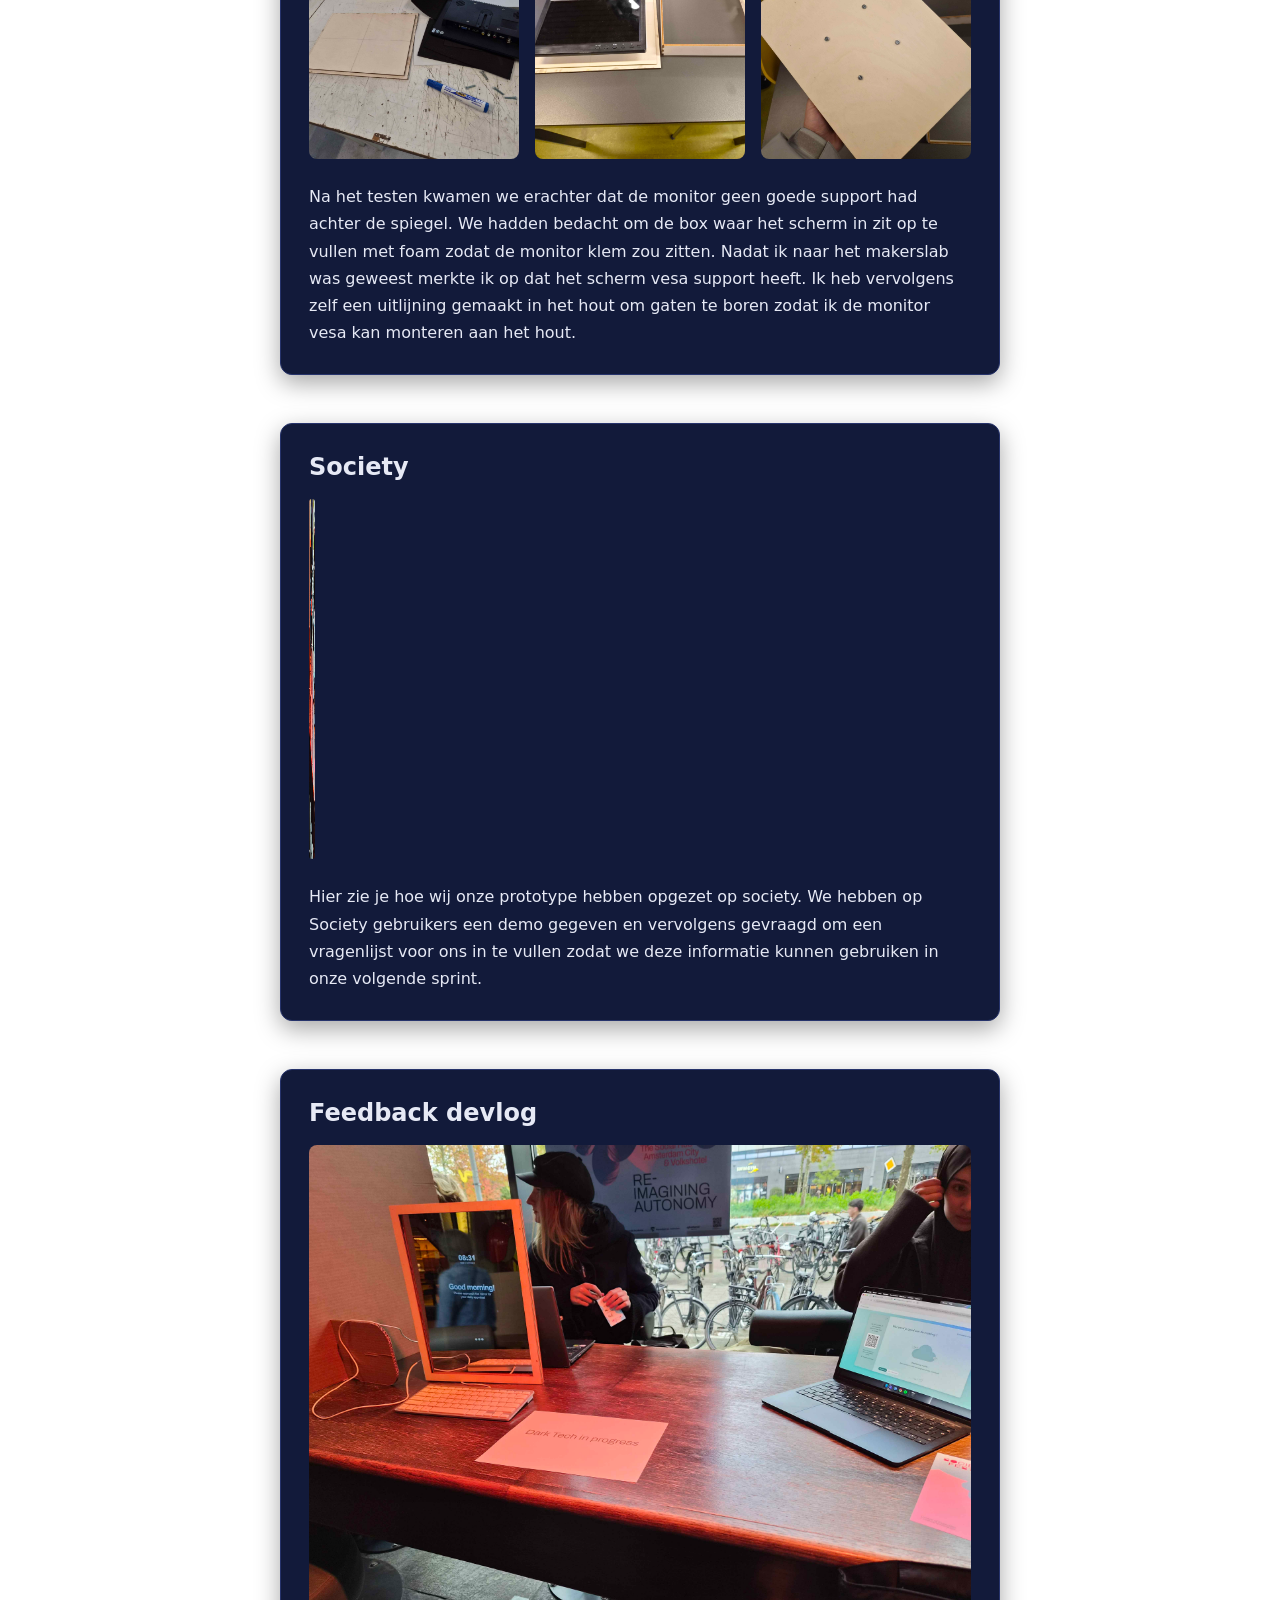
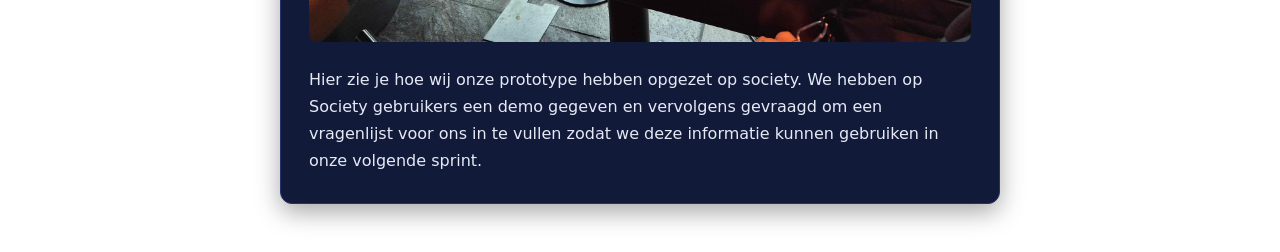
==== commit 24c24cc8: "Update iframe source for video embedding" ====
--- a/sprint2.html
+++ b/sprint2.html
@@ -71,7 +71,7 @@
       <h2>Society</h2>
       <figure>
         <img src="../afbeeldingen/society.jpg" alt="Society" loading="lazy">
-        <iframe src="https://icthva-my.sharepoint.com/:v:/g/personal/donny_wan_hva_nl/IQBLd-D9fjhoSbDPWG5jFlXgAYGT9X3H8niWkSl99pkGjBs?nav=eyJyZWZlcnJhbEluZm8iOnsicmVmZXJyYWxBcHAiOiJPbmVEcml2ZUZvckJ1c2luZXNzIiwicmVmZXJyYWxBcHBQbGF0Zm9ybSI6IldlYiIsInJlZmVycmFsTW9kZSI6InZpZXciLCJyZWZlcnJhbFZpZXciOiJNeUZpbGVzTGlua0NvcHkifX0&e=aP6OCO" title="Titel van de video" allowfullscreen loading="lazy"></iframe>
+        <iframe src="https://icthva-my.sharepoint.com/personal/donny_wan_hva_nl/_layouts/15/embed.aspx?UniqueId=fde0774b-387e-4968-b0cf-586e631655e0&embed=%7B%22ust%22%3Atrue%2C%22hv%22%3A%22CopyEmbedCode%22%7D&referrer=StreamWebApp&referrerScenario=EmbedDialog.Create" width="640" height="360" frameborder="0" scrolling="no" allowfullscreen title="demo_society.mp4"></iframe>
       </figure>
       <p>Hier zie je hoe wij onze prototype hebben opgezet op society. We hebben op Society gebruikers een demo gegeven en vervolgens gevraagd om een vragenlijst voor ons in te vullen zodat we deze informatie kunnen gebruiken in onze volgende sprint.</p>
     </div>
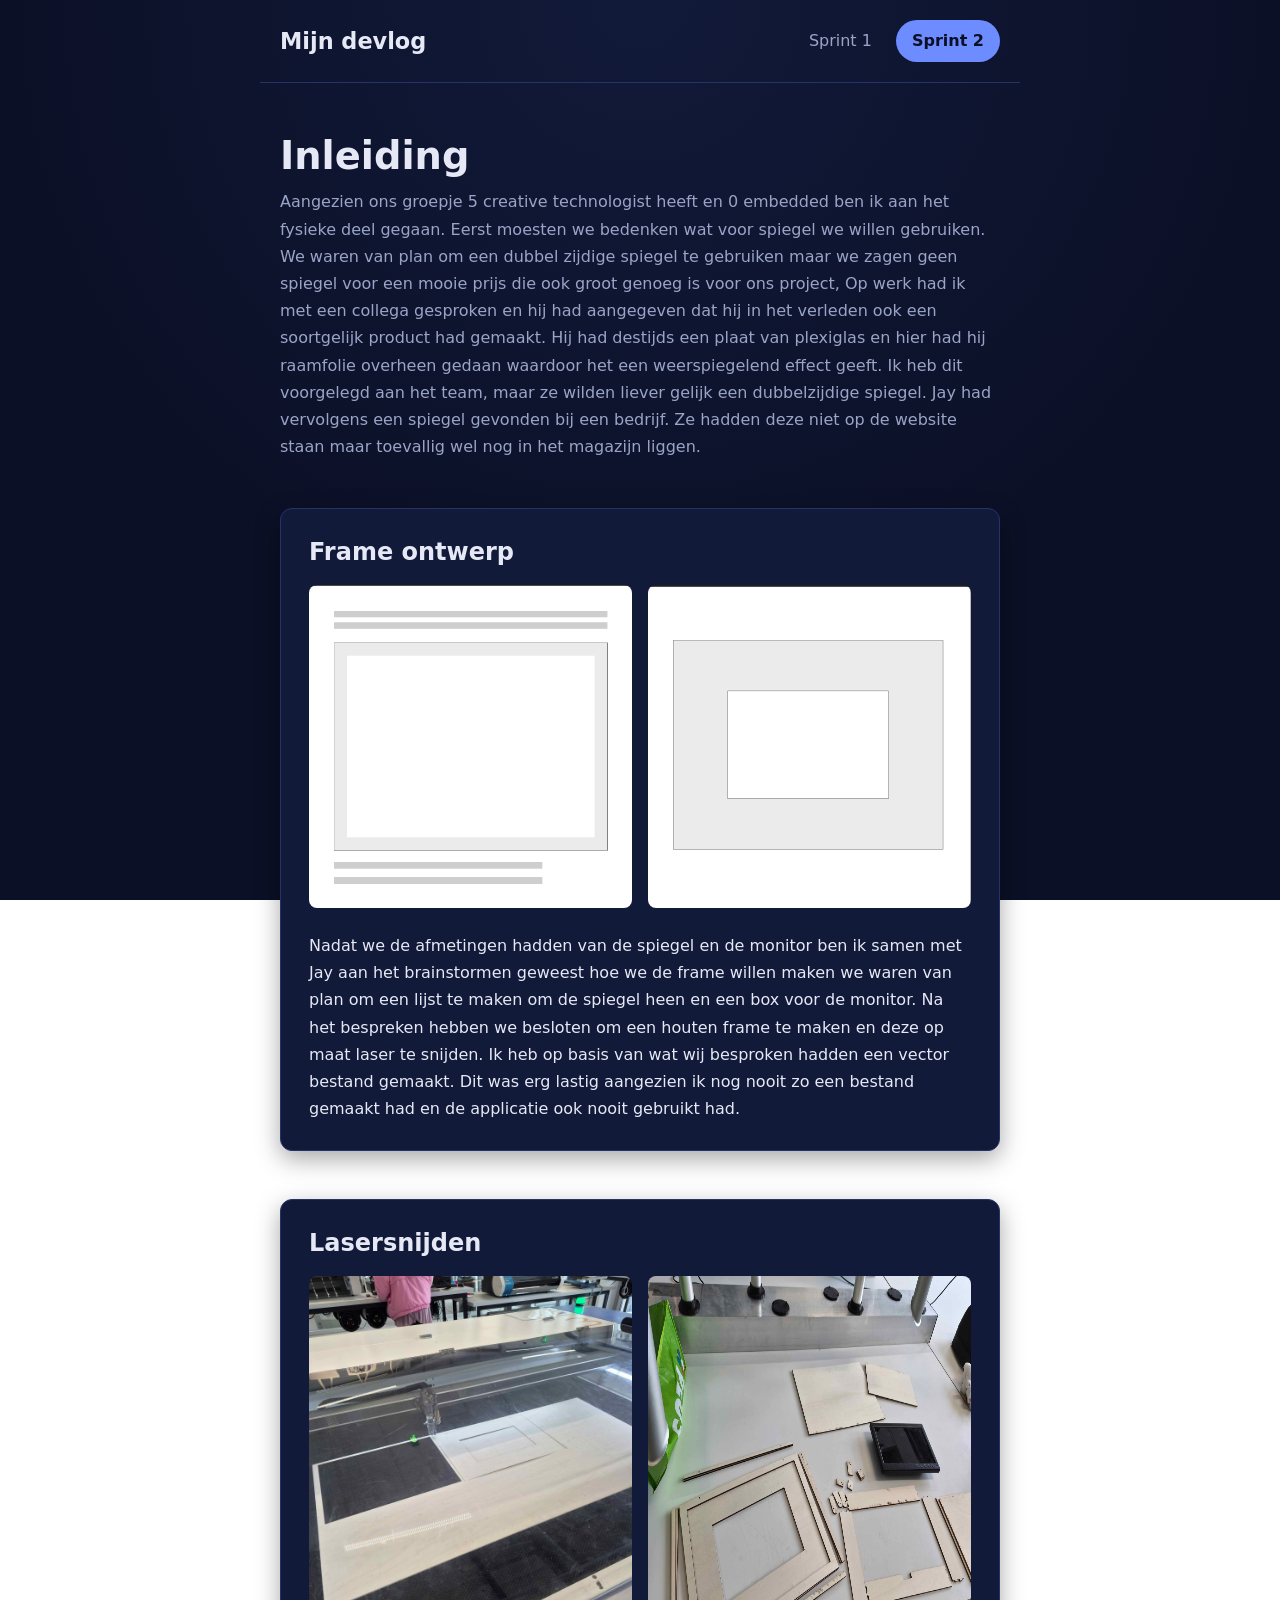
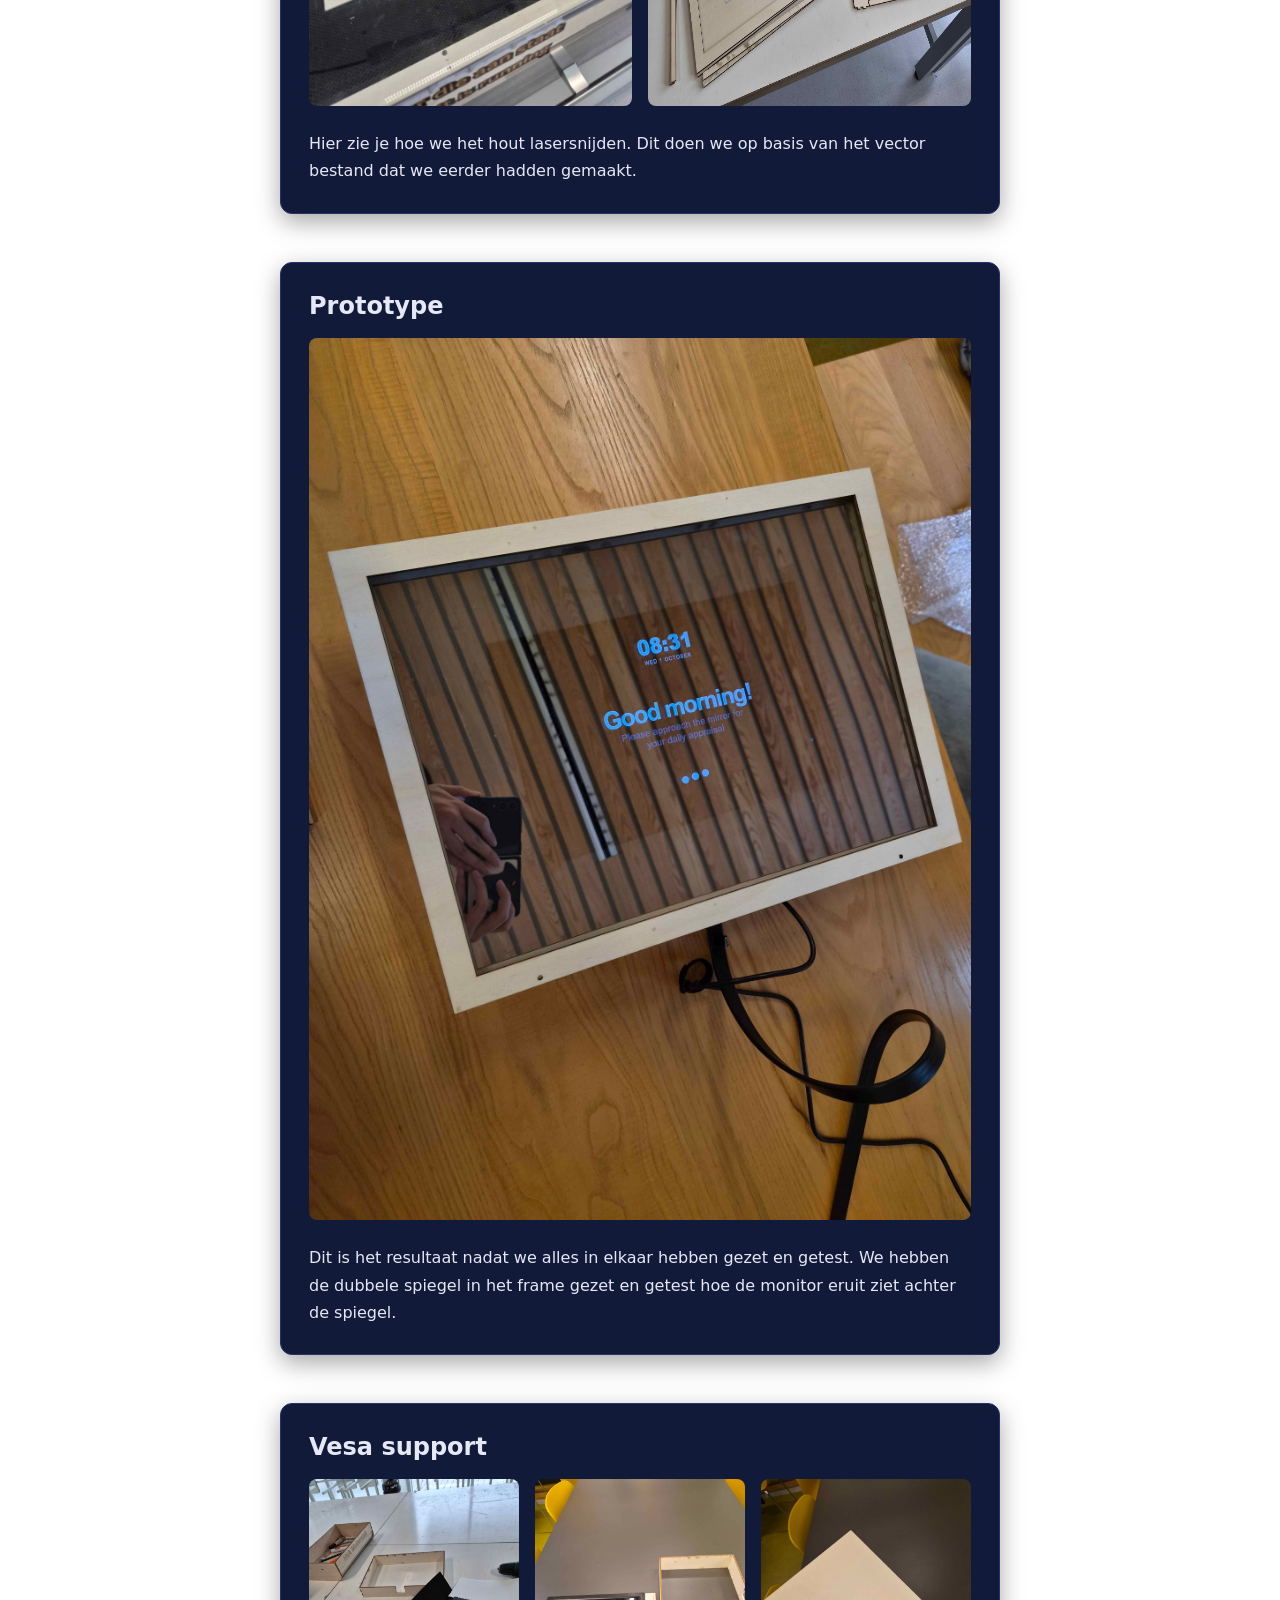
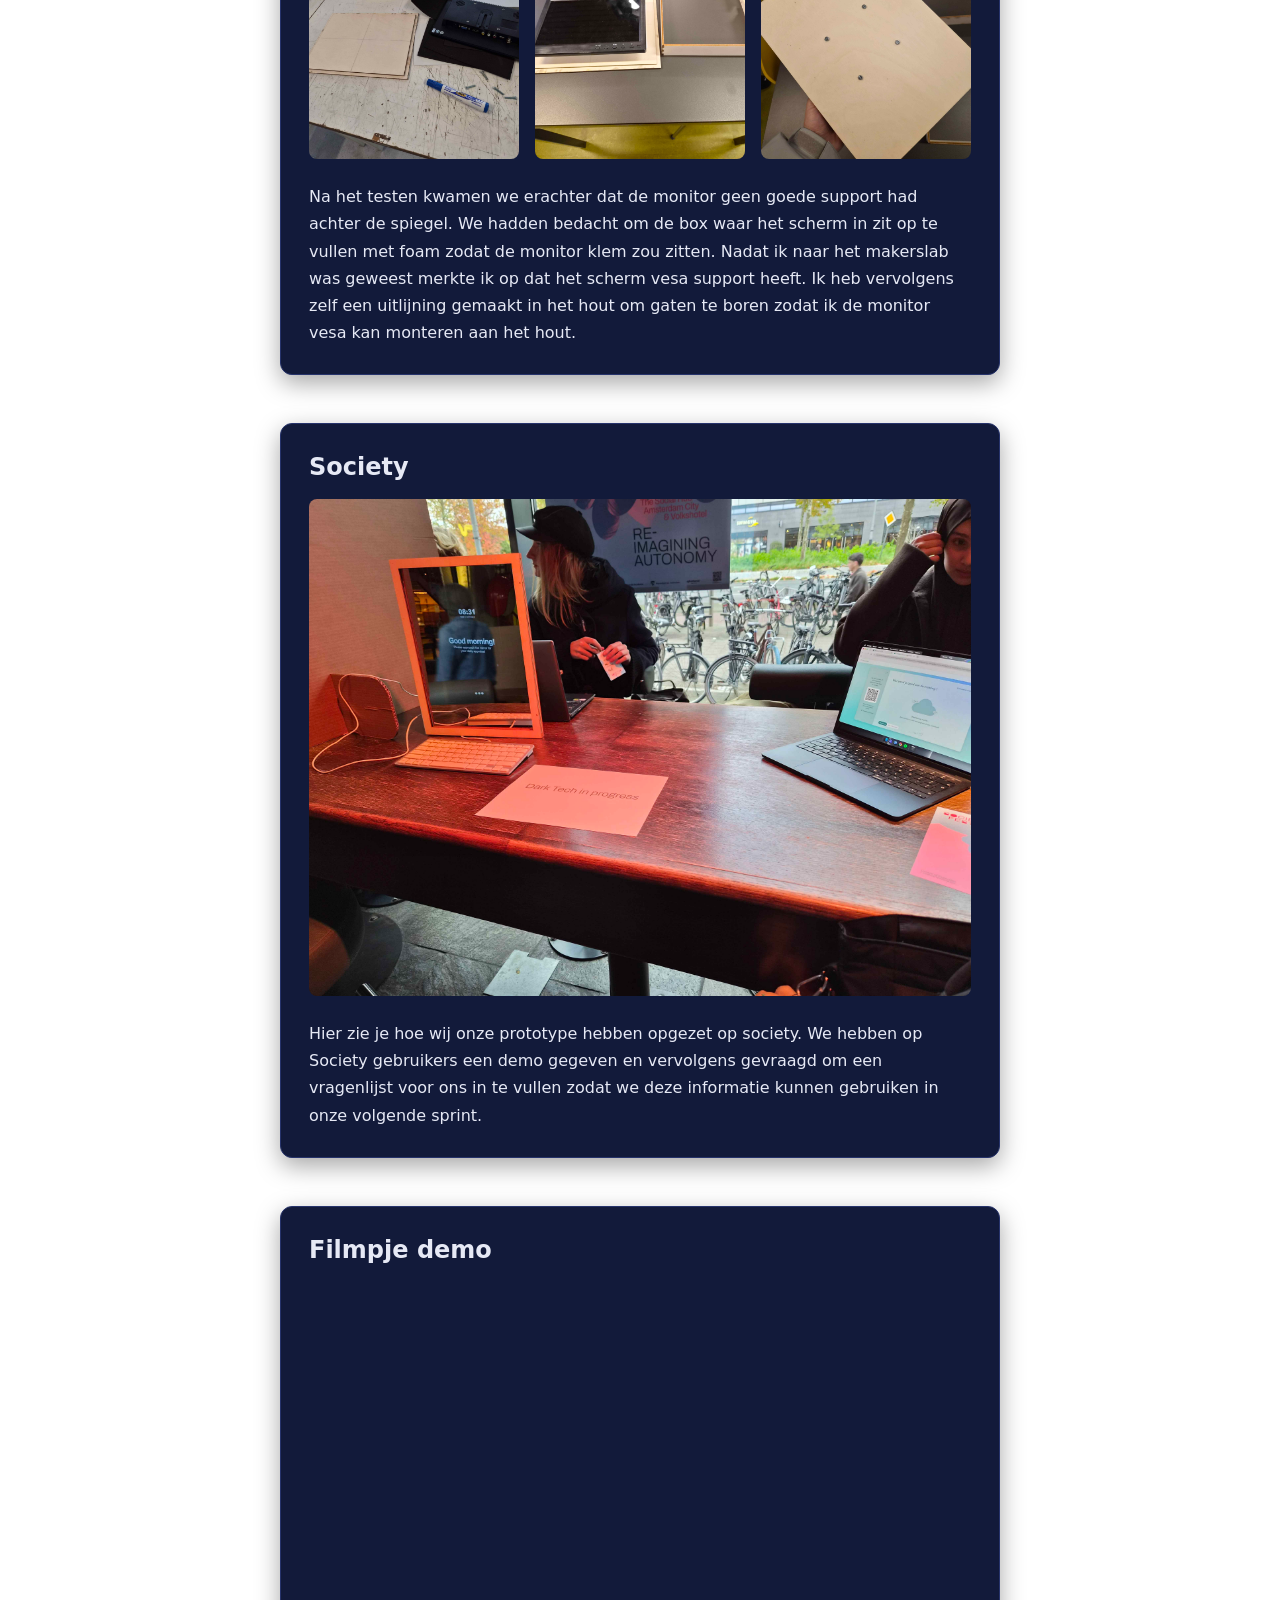
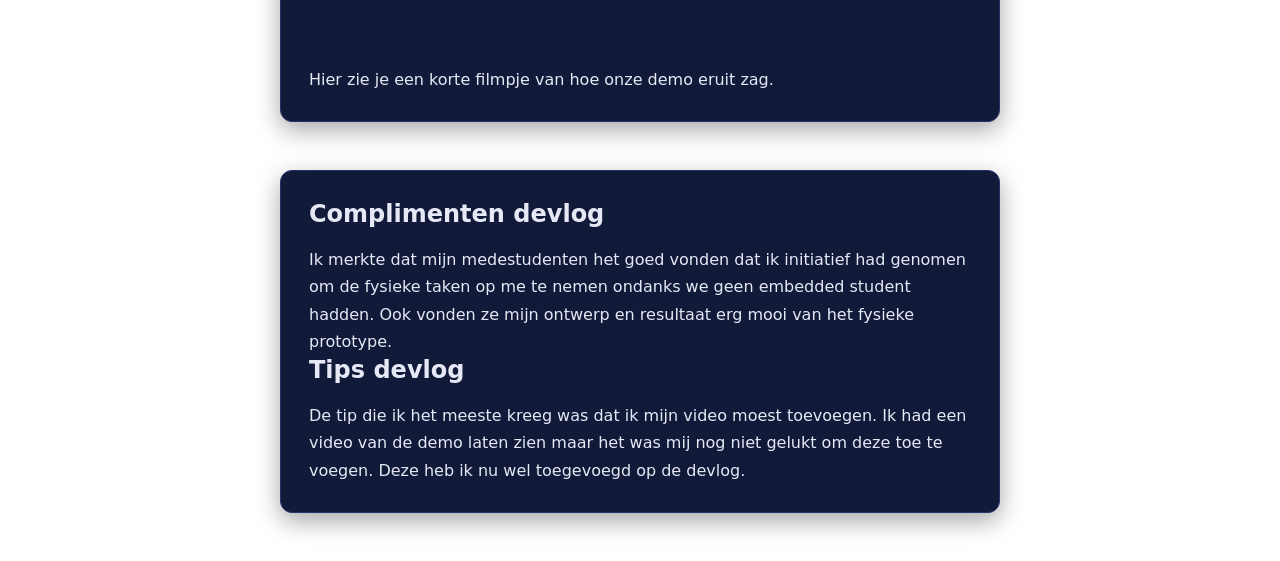
==== commit 9ebf231c: "Update devlog with demo video and feedback Added demo video and feedback sections to the devlog." ====
--- a/sprint2.html
+++ b/sprint2.html
@@ -71,7 +71,6 @@
       <h2>Society</h2>
       <figure>
         <img src="../afbeeldingen/society.jpg" alt="Society" loading="lazy">
-        <iframe src="https://icthva-my.sharepoint.com/personal/donny_wan_hva_nl/_layouts/15/embed.aspx?UniqueId=fde0774b-387e-4968-b0cf-586e631655e0&embed=%7B%22ust%22%3Atrue%2C%22hv%22%3A%22CopyEmbedCode%22%7D&referrer=StreamWebApp&referrerScenario=EmbedDialog.Create" width="640" height="360" frameborder="0" scrolling="no" allowfullscreen title="demo_society.mp4"></iframe>
       </figure>
       <p>Hier zie je hoe wij onze prototype hebben opgezet op society. We hebben op Society gebruikers een demo gegeven en vervolgens gevraagd om een vragenlijst voor ons in te vullen zodat we deze informatie kunnen gebruiken in onze volgende sprint.</p>
     </div>
@@ -80,11 +79,22 @@
 <main>
   <section class="blok">
     <div class="blok-tekst">
-      <h2>Feedback devlog</h2>
+      <h2>Filmpje demo</h2>
       <figure>
-        <img src="../afbeeldingen/society.jpg" alt="Society" loading="lazy">
+         <iframe src="https://icthva-my.sharepoint.com/personal/donny_wan_hva_nl/_layouts/15/embed.aspx?UniqueId=fde0774b-387e-4968-b0cf-586e631655e0&embed=%7B%22ust%22%3Atrue%2C%22hv%22%3A%22CopyEmbedCode%22%7D&referrer=StreamWebApp&referrerScenario=EmbedDialog.Create" width="640" height="360" frameborder="0" scrolling="no" allowfullscreen title="demo_society.mp4"></iframe>
       </figure>
-      <p>Hier zie je hoe wij onze prototype hebben opgezet op society. We hebben op Society gebruikers een demo gegeven en vervolgens gevraagd om een vragenlijst voor ons in te vullen zodat we deze informatie kunnen gebruiken in onze volgende sprint.</p>
+      <p>Hier zie je een korte filmpje van hoe onze demo eruit zag.</p>
     </div>
   </section>
 </main>
+<main>
+  <section class="blok">
+    <div class="blok-tekst">
+      <h2>Complimenten devlog</h2>
+      <p>Ik merkte dat mijn medestudenten het goed vonden dat ik initiatief had genomen om de fysieke taken op me te nemen ondanks we geen embedded student hadden. Ook vonden ze mijn ontwerp en resultaat erg mooi van het fysieke prototype.</p>
+
+      <h2>Tips devlog</h2>
+      <p>De tip die ik het meeste kreeg was dat ik mijn video moest toevoegen. Ik had een video van de demo laten zien maar het was mij nog niet gelukt om deze toe te voegen. Deze heb ik nu wel toegevoegd op de devlog.</p>
+    </div>
+  </section>
+</main>
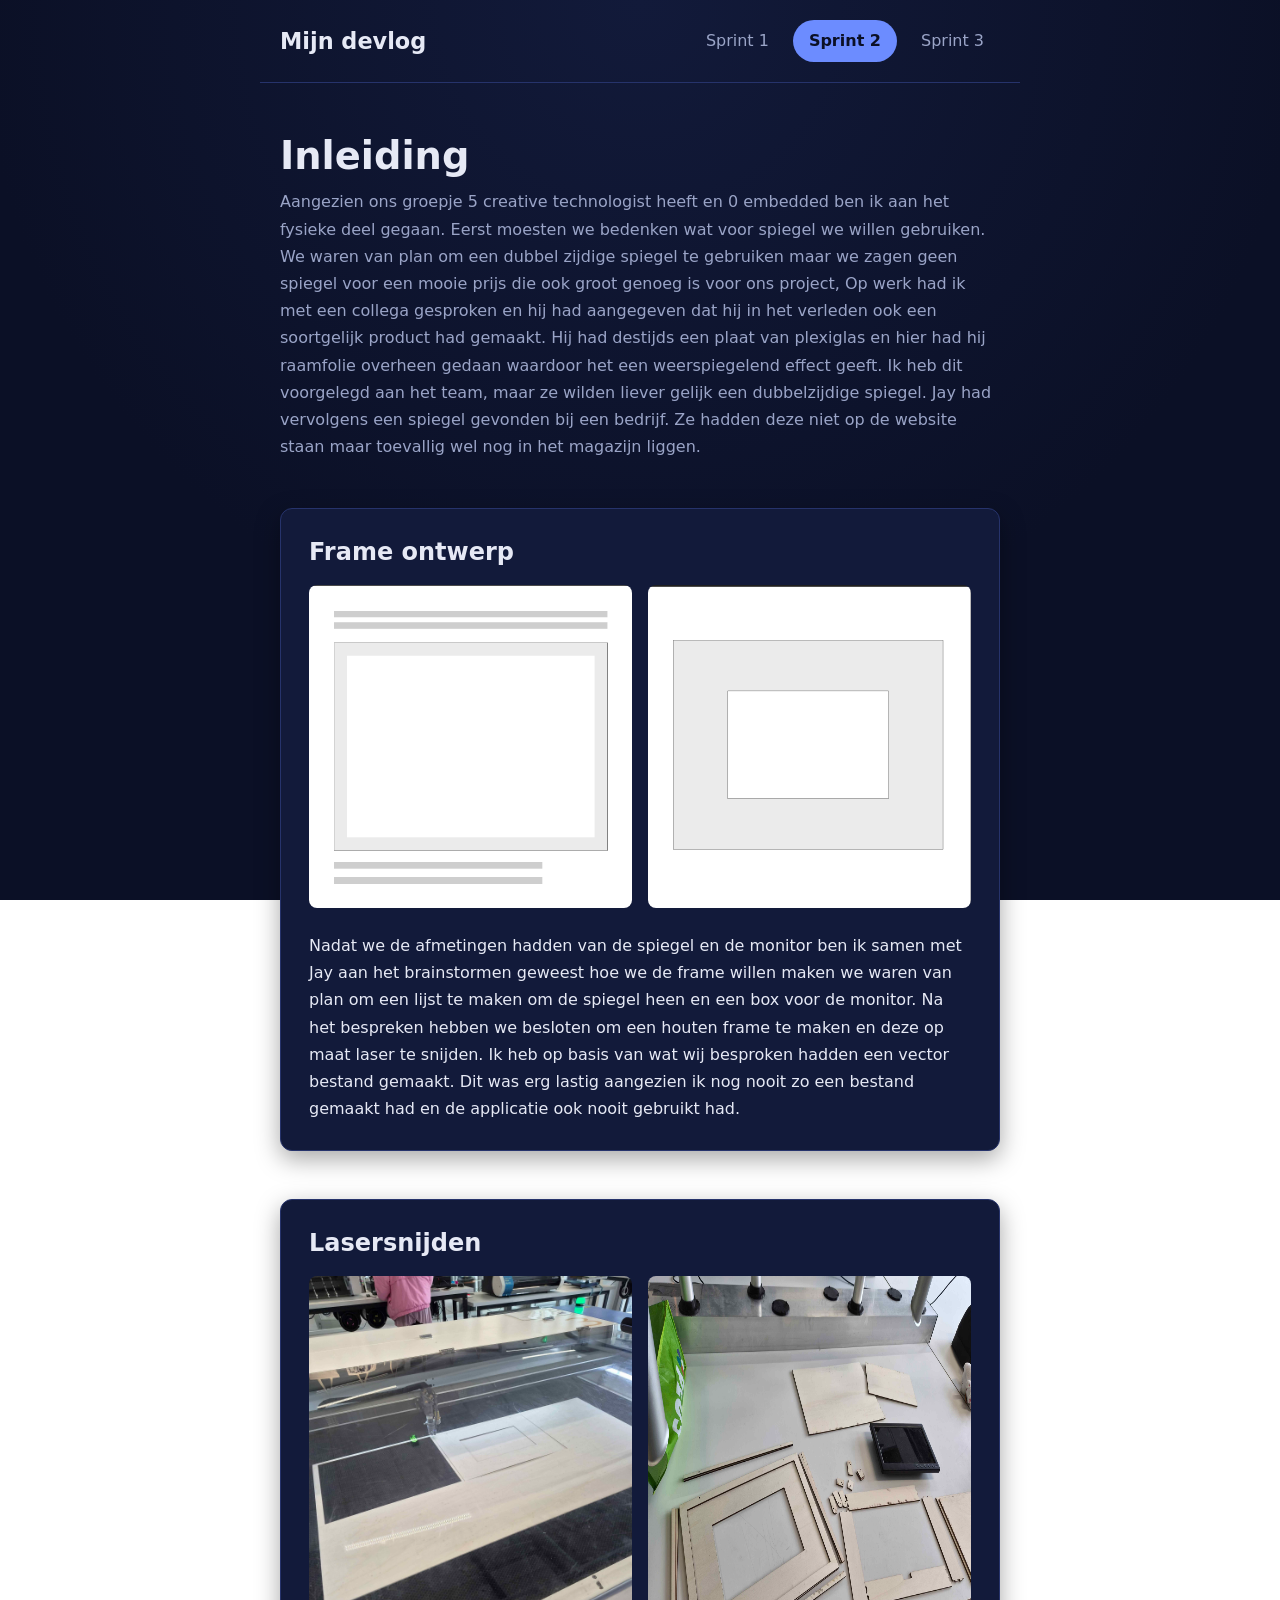
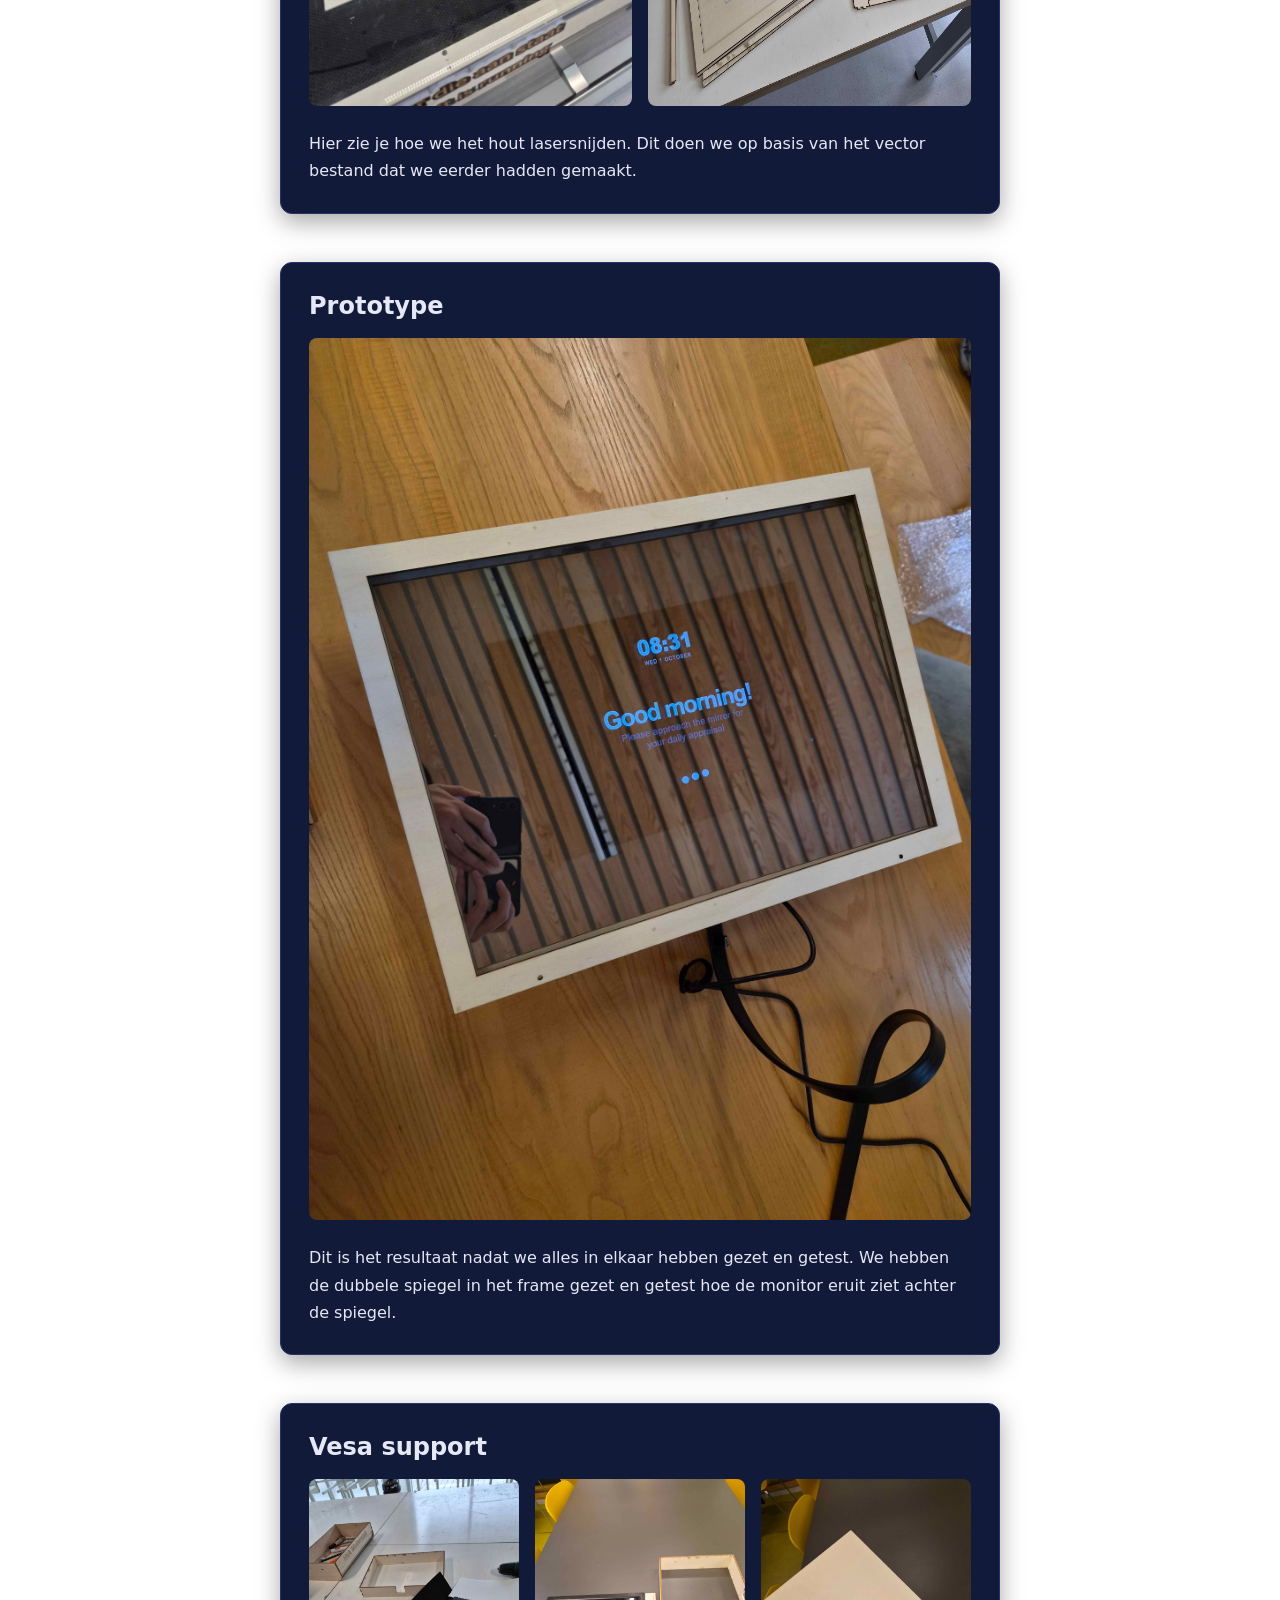
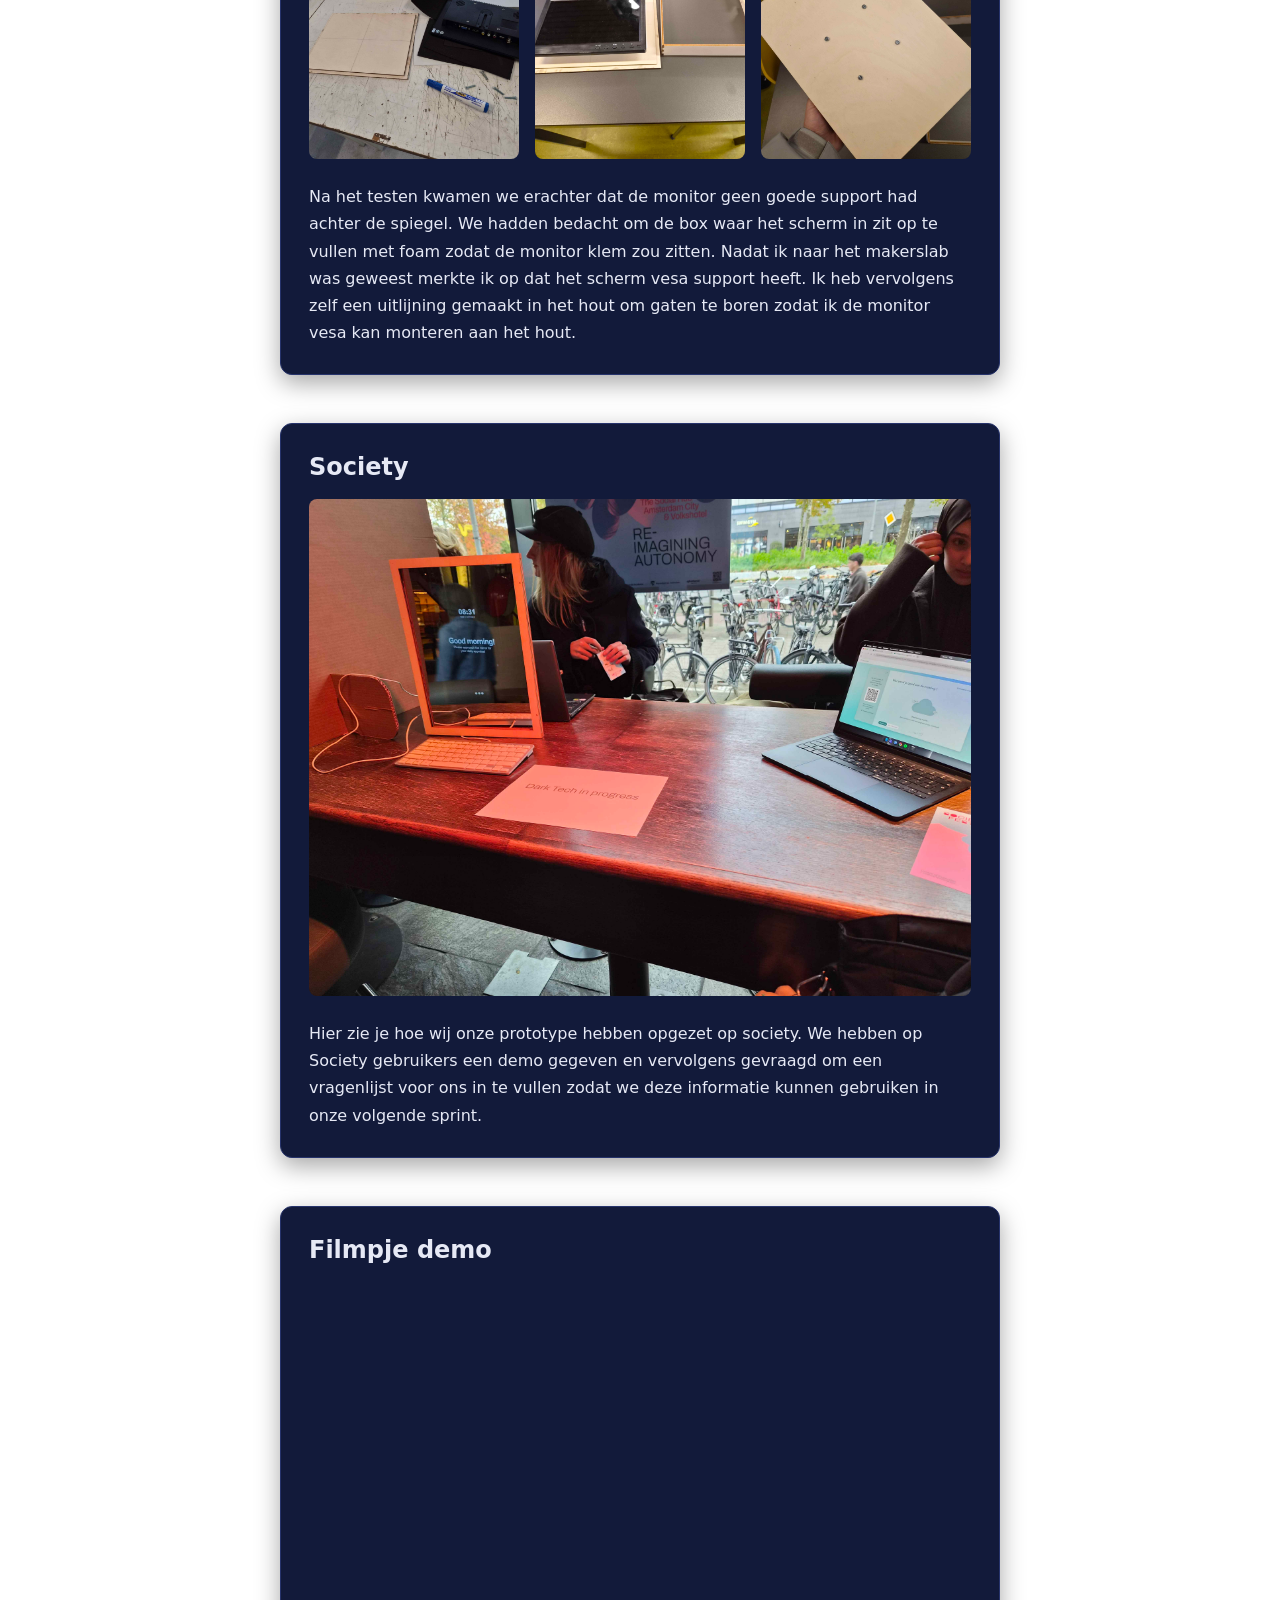
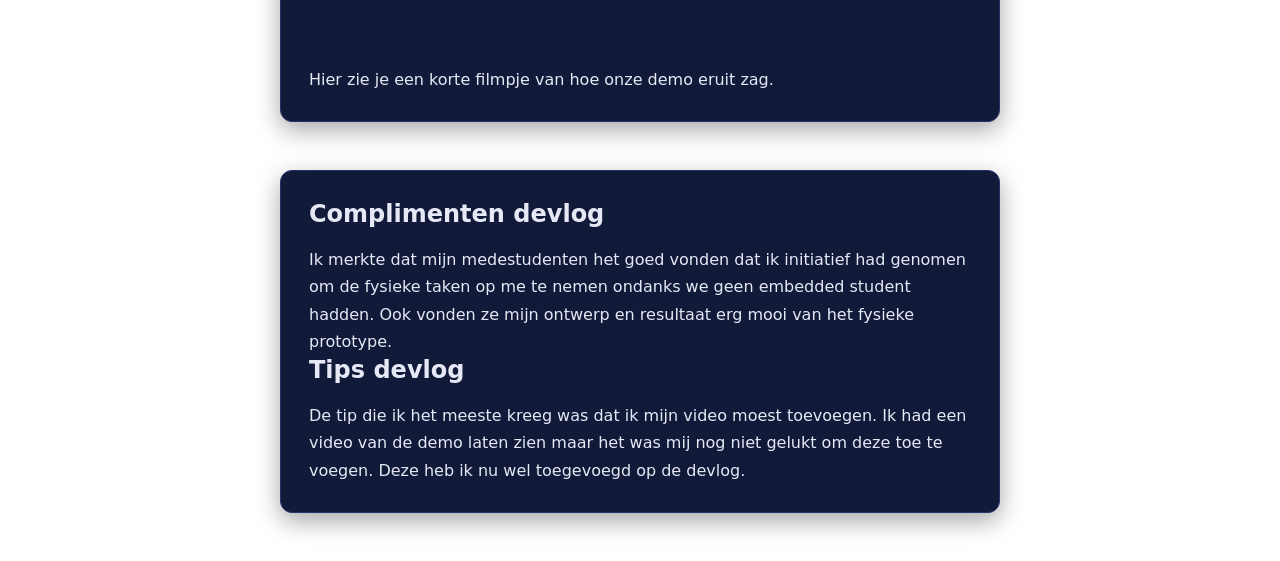
==== commit a9d27166: "Add link to Sprint 3 in navigation" ====
--- a/sprint2.html
+++ b/sprint2.html
@@ -11,6 +11,7 @@
   <nav class="tabs">
     <a href="index.html">Sprint 1</a>
     <a href="sprint2.html" class="active">Sprint 2</a>   
+    <a href="sprint3.html">Sprint 3</a>
   </nav>
 </header>
   <div class="hero">
